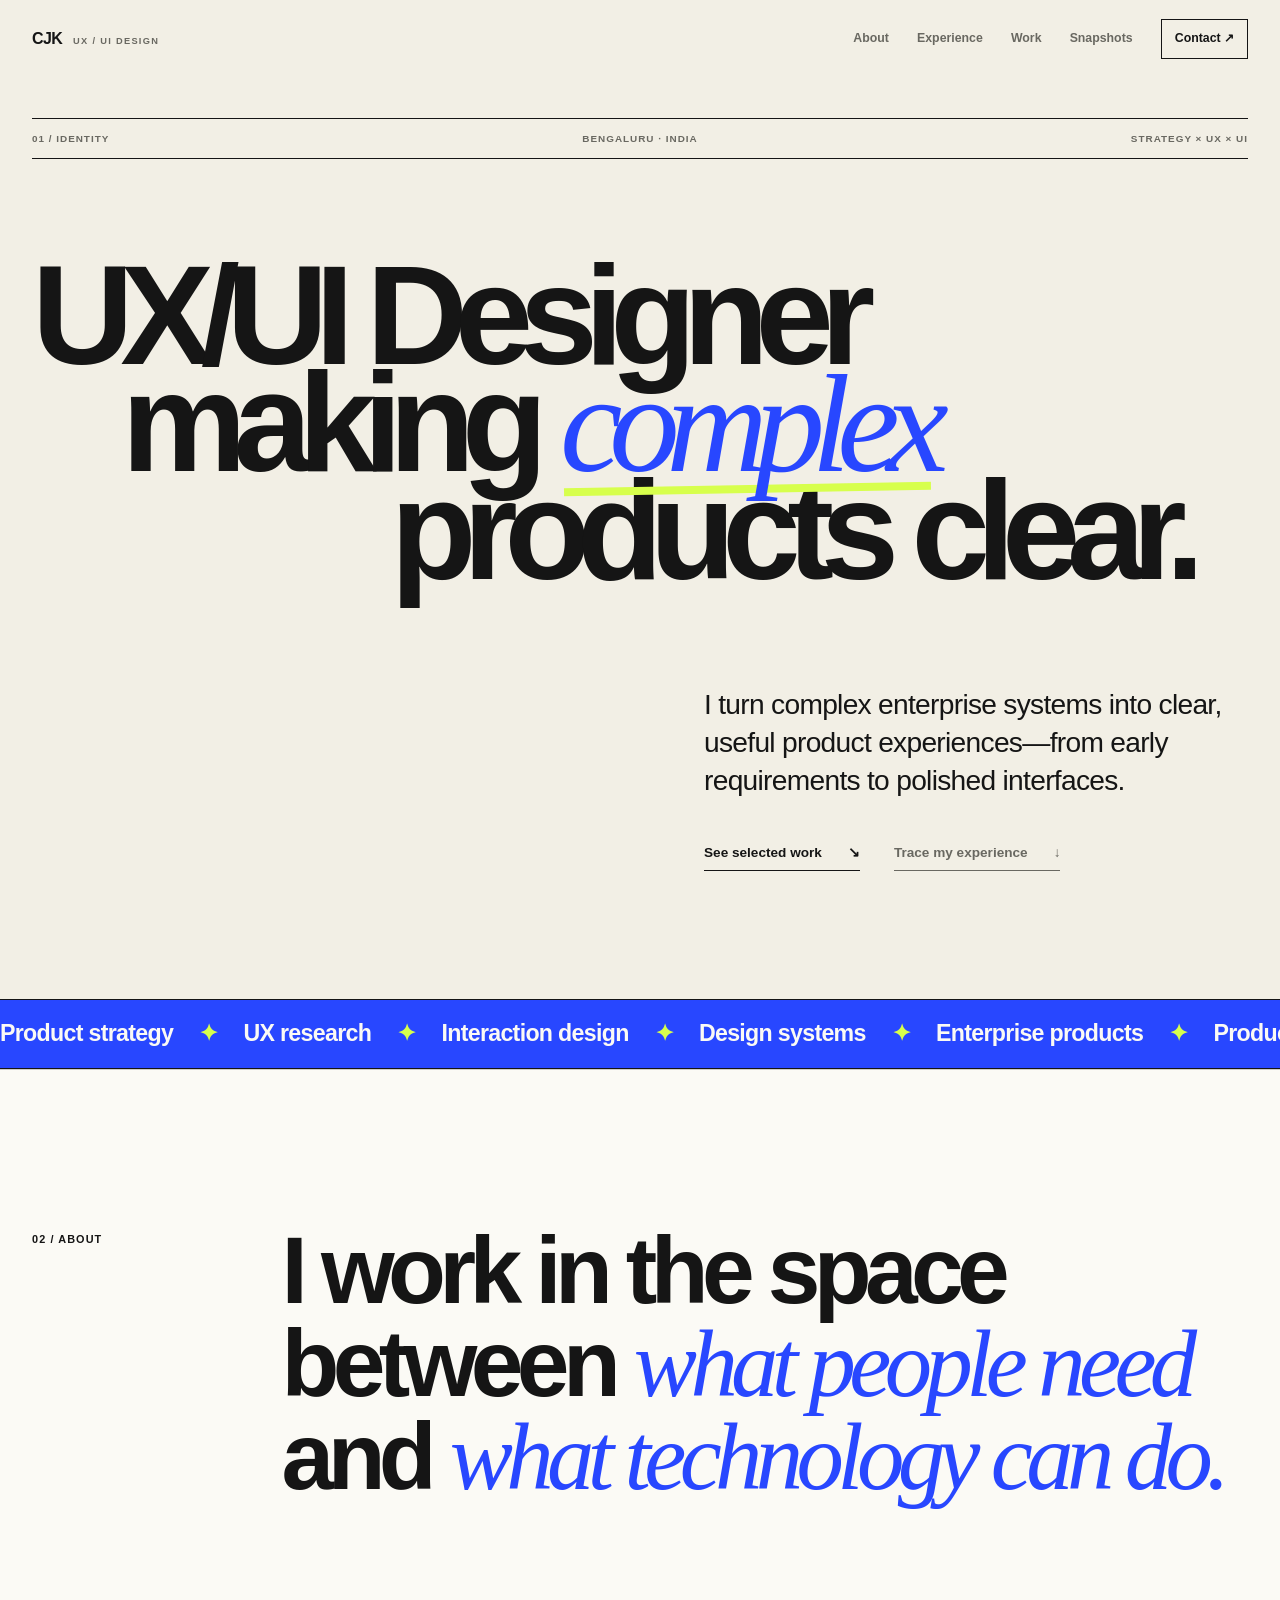
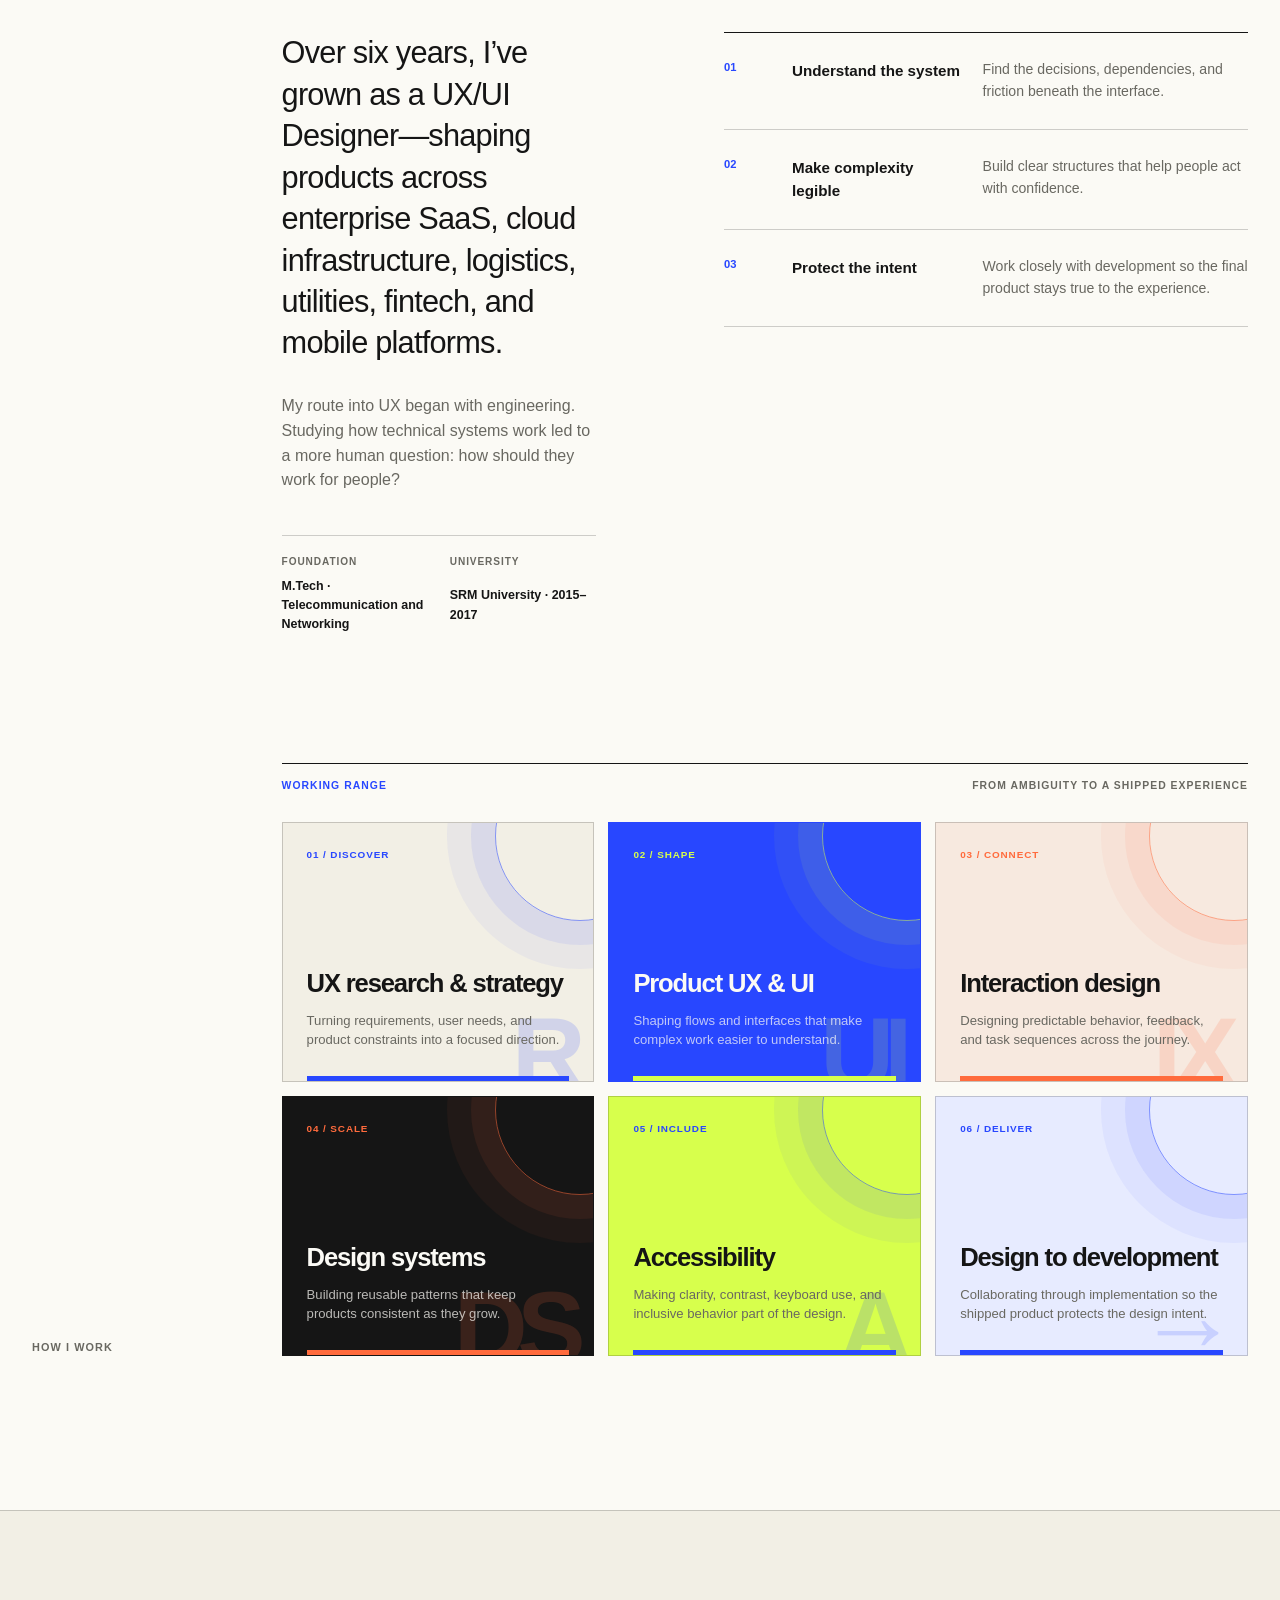
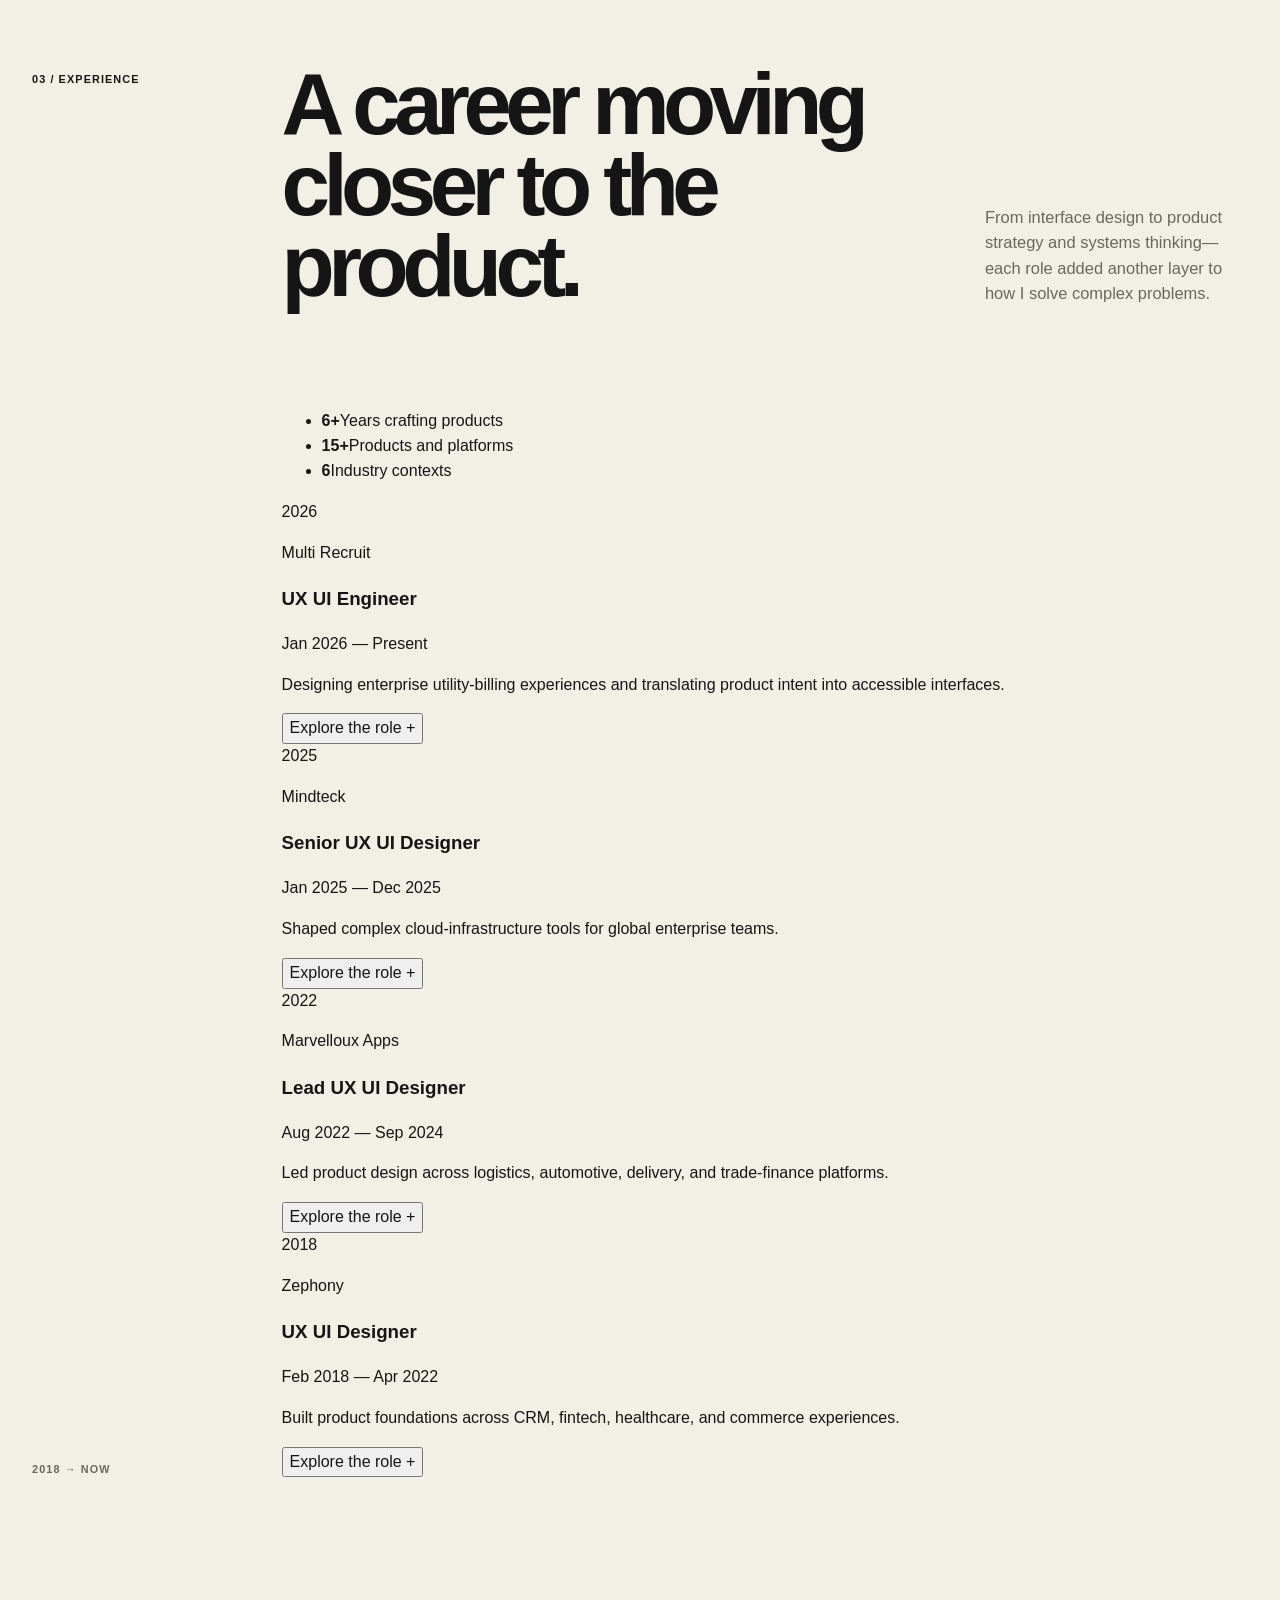
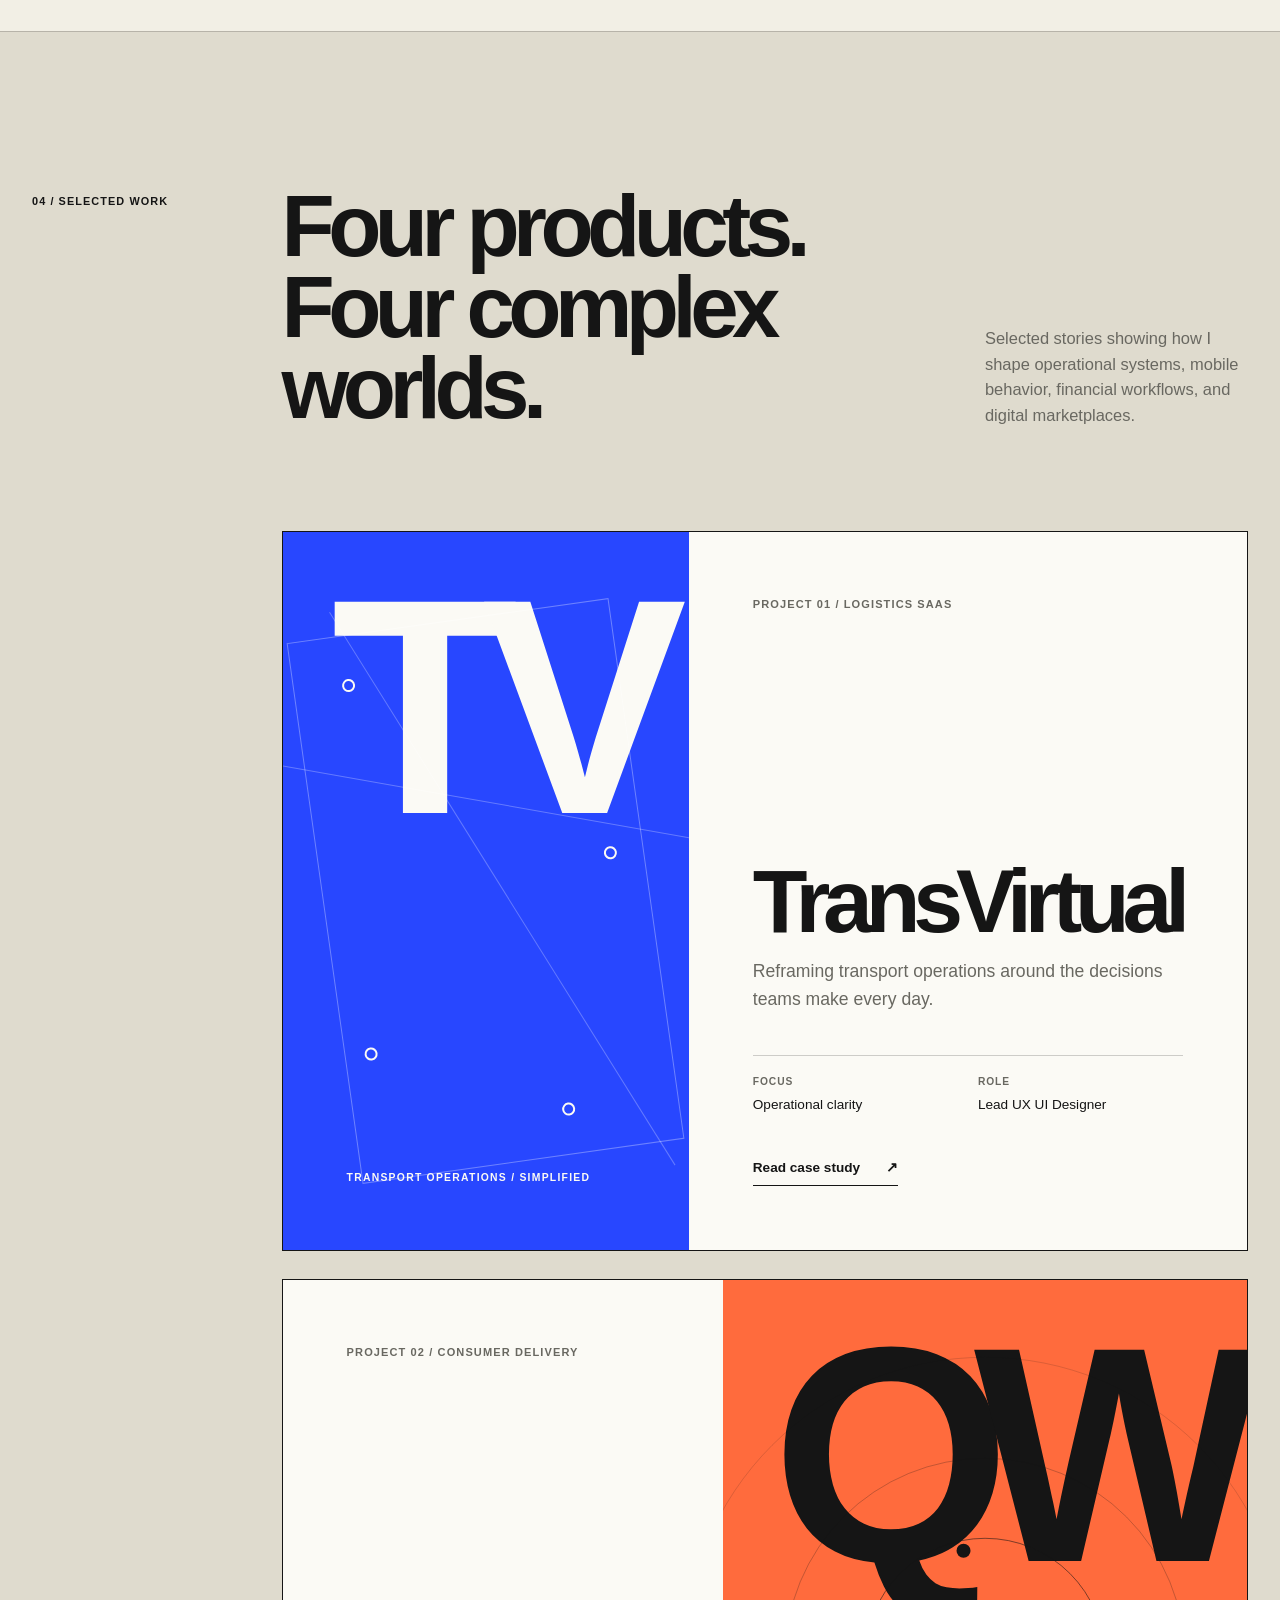
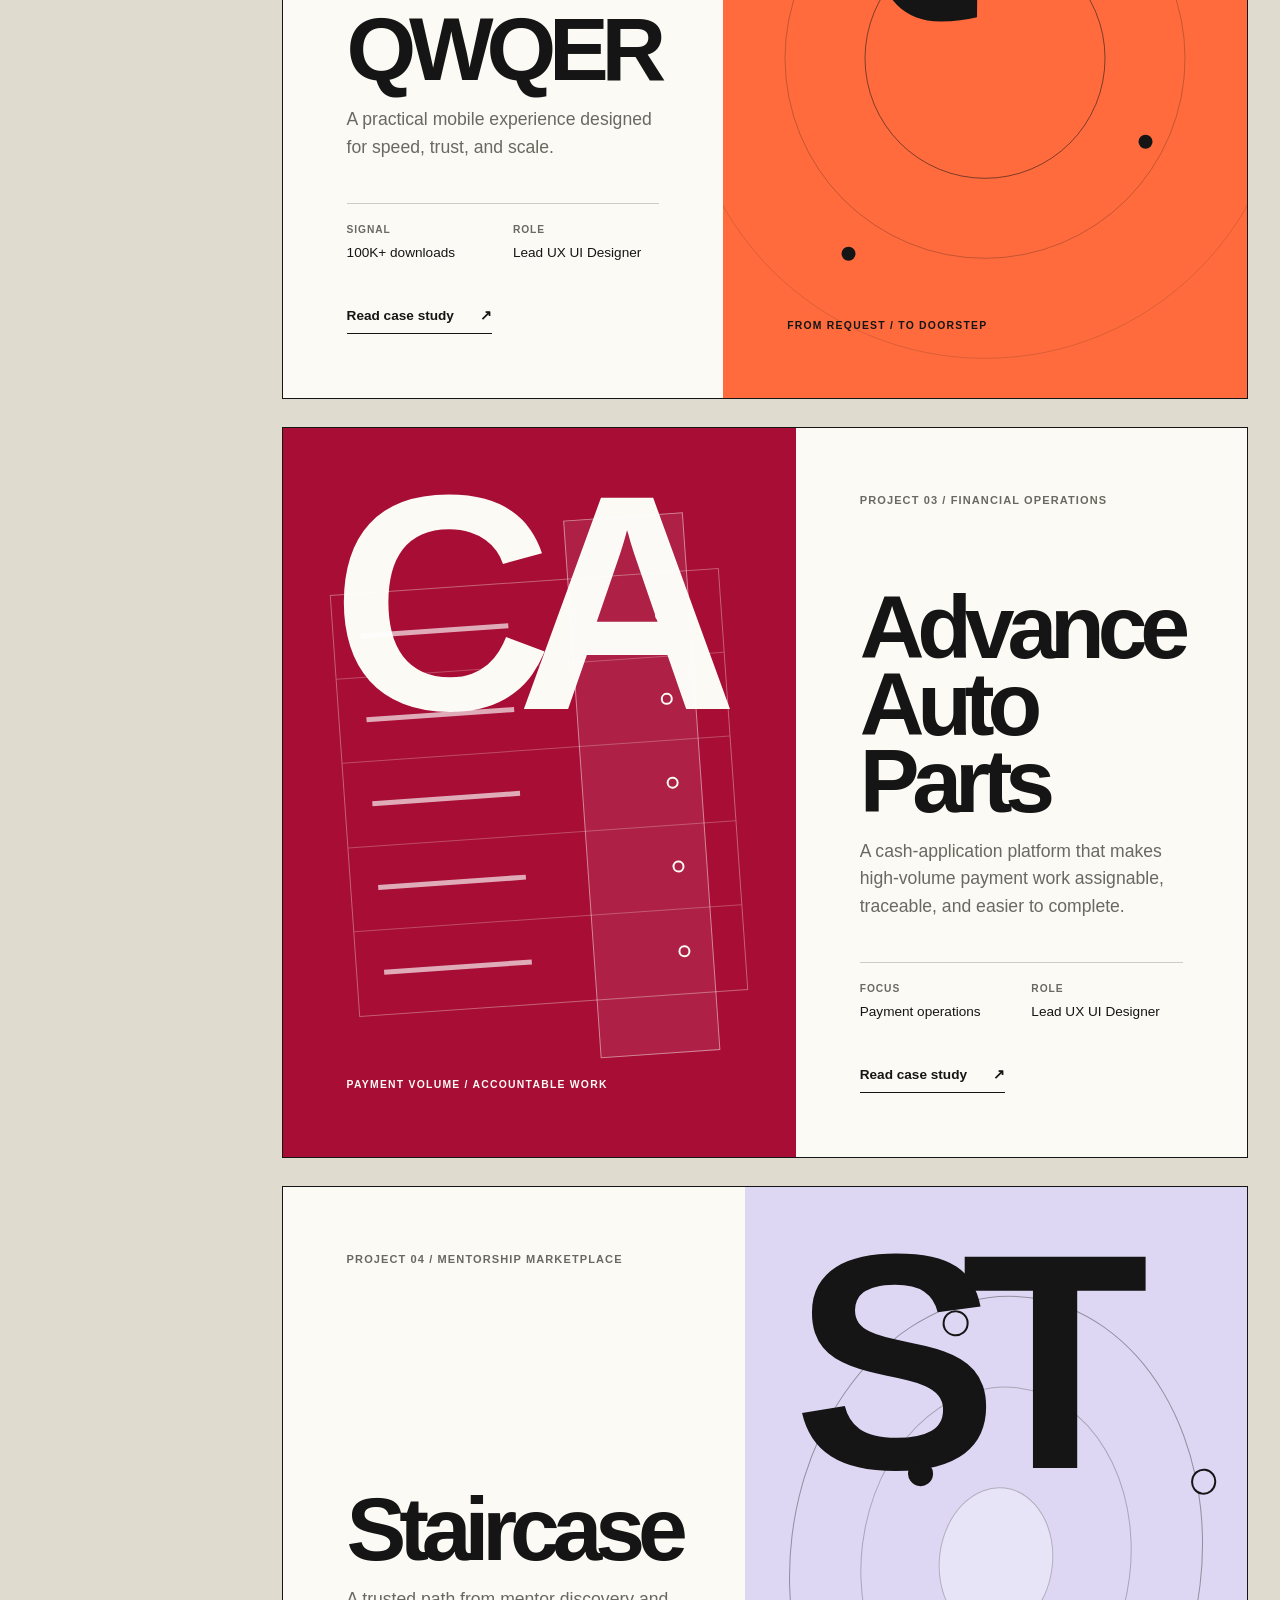
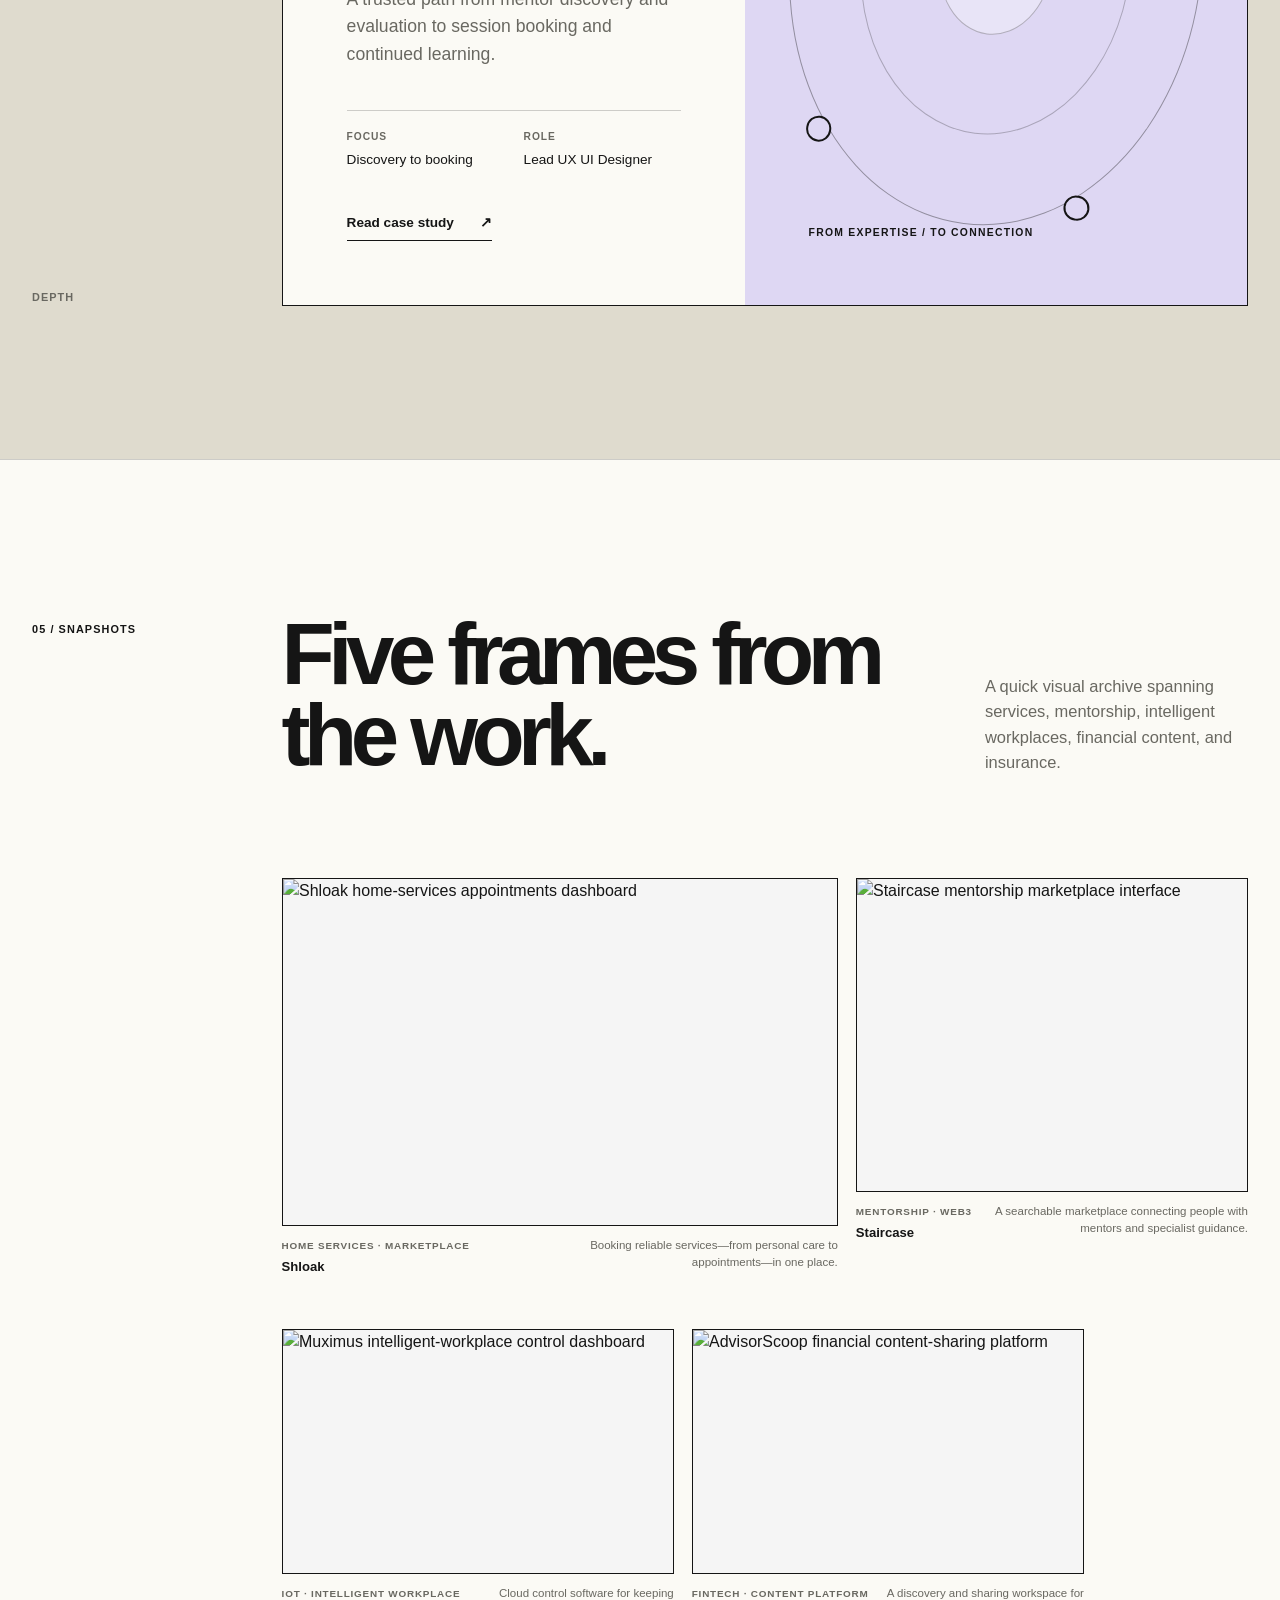
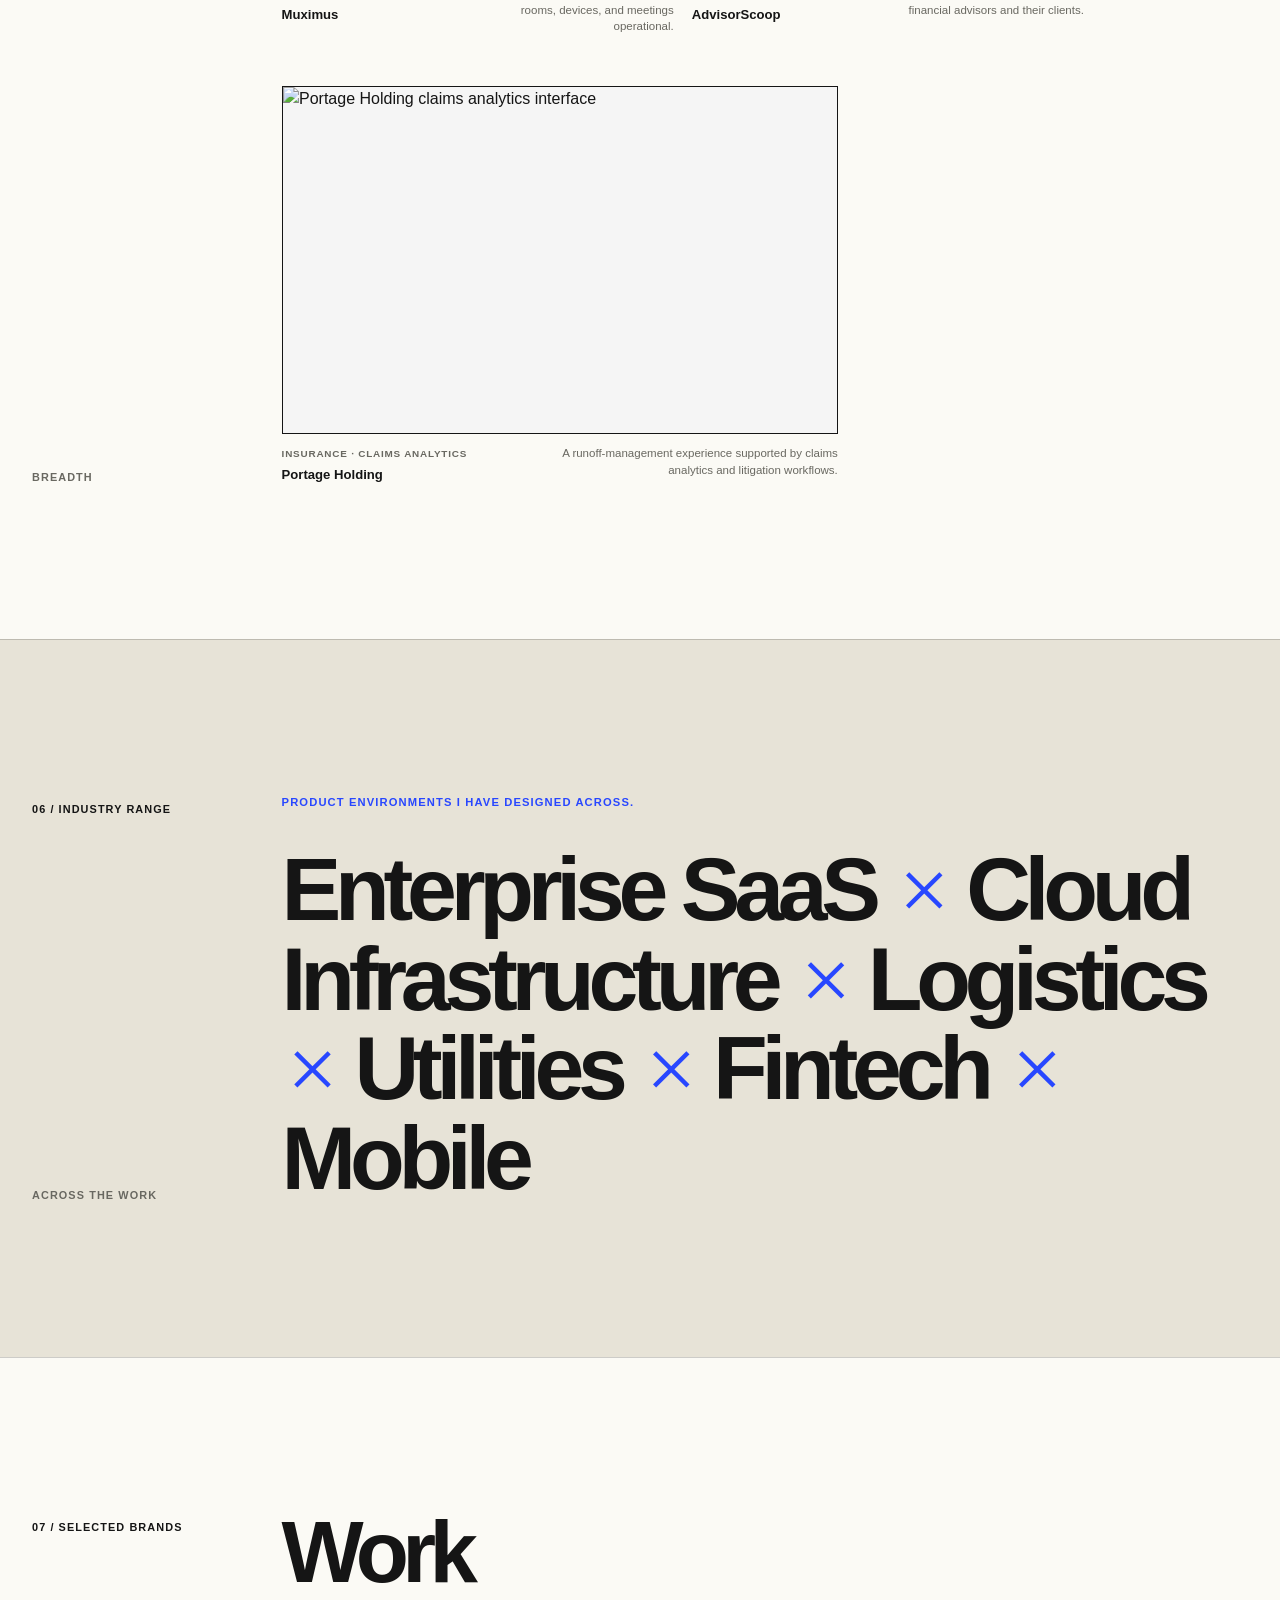
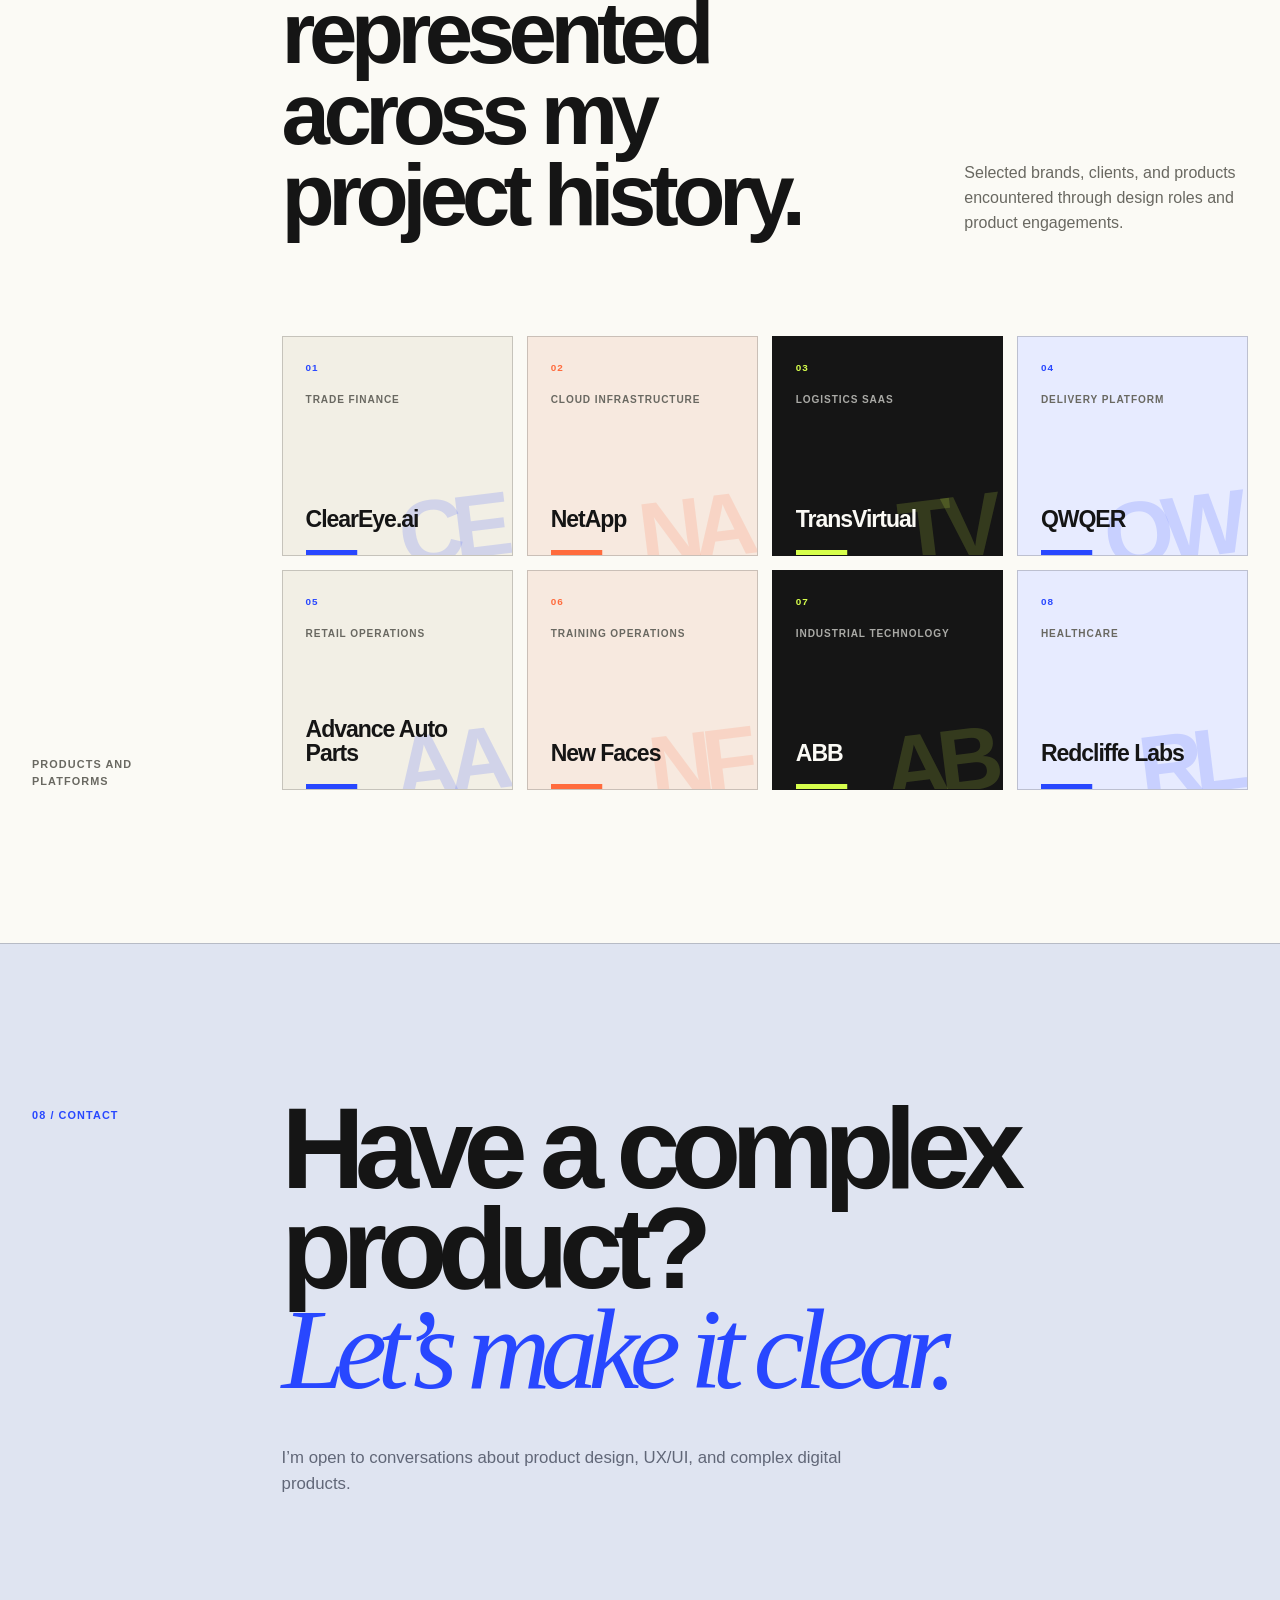
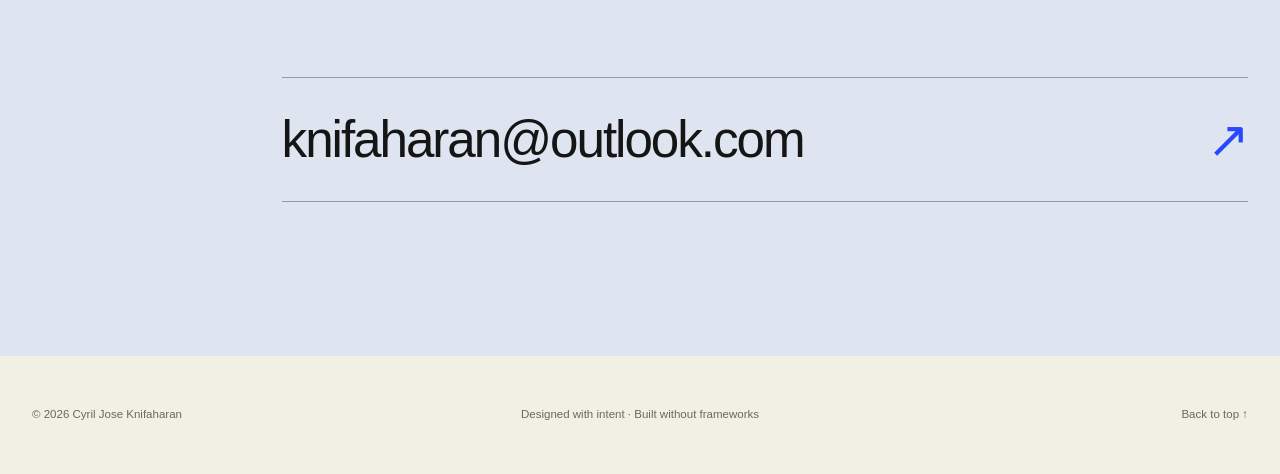
==== index.html @ e4841d72 "Add files via upload" ====
<!doctype html>
<html lang="en">
<head>
  <meta charset="utf-8">
  <meta name="viewport" content="width=device-width, initial-scale=1">
  <meta name="description" content="Cyril Jose Knifaharan is a UX/UI Designer turning complex enterprise systems into clear product experiences.">
  <meta name="theme-color" content="#f2efe5">
  <meta property="og:title" content="Cyril Jose Knifaharan — UX/UI Designer">
  <meta property="og:description" content="UX/UI Designer turning complex systems into clear product experiences.">
  <meta property="og:type" content="website">
  <meta property="og:image" content="assets/images/og-cyril.jpg">
  <meta property="og:image:width" content="1200">
  <meta property="og:image:height" content="630">
  <title>Cyril Jose Knifaharan — UX/UI Designer</title>
  <link rel="stylesheet" href="style.css">
  <link rel="stylesheet" href="css/hero.css">
  <link rel="stylesheet" href="css/experience.css">
  <link rel="stylesheet" href="css/snapshots.css">
</head>
<body>
  <a class="skip-link" href="#main">Skip to content</a>

  <header class="site-header" data-header>
    <nav class="nav shell" aria-label="Primary navigation">
      <a class="brand" href="#top" aria-label="Cyril Jose Knifaharan, home">
        <span>CJK</span><small>UX / UI DESIGN</small>
      </a>
      <button class="nav-toggle" type="button" aria-expanded="false" aria-controls="nav-links">
        <span class="sr-only">Open navigation</span>
        <span aria-hidden="true"></span><span aria-hidden="true"></span>
      </button>
      <div class="nav-links" id="nav-links">
        <a href="#about">About</a>
        <a href="#experience">Experience</a>
        <a href="#work">Work</a>
        <a href="#snapshots">Snapshots</a>
        <a class="nav-cta" href="#contact">Contact ↗</a>
      </div>
    </nav>
  </header>

  <main id="main">
    <section class="hero" id="top" aria-labelledby="hero-title" data-hero>
      <div class="hero-inner shell">
        <div class="hero-meta reveal">
          <span>01 / Identity</span>
          <span>Bengaluru · India</span>
          <span>Strategy × UX × UI</span>
        </div>

        <h1 id="hero-title" class="hero-title reveal">
          <span>UX/UI Designer</span>
          <span>making <em>complex</em></span>
          <span>products clear.</span>
        </h1>

        <div class="hero-bottom">
          <div class="hero-intro reveal">
            <p>I turn complex enterprise systems into clear, useful product experiences—from early requirements to polished interfaces.</p>
            <div class="hero-actions">
              <a class="arrow-link" href="#work">See selected work <span aria-hidden="true">↘</span></a>
              <a class="arrow-link quiet" href="#experience">Trace my experience <span aria-hidden="true">↓</span></a>
            </div>
          </div>
        </div>
      </div>

      <div class="capability-strip" aria-label="Capabilities">
        <div class="capability-track">
          <span>Product strategy</span><i>✦</i><span>UX research</span><i>✦</i><span>Interaction design</span><i>✦</i><span>Design systems</span><i>✦</i><span>Enterprise products</span><i>✦</i>
          <span aria-hidden="true">Product strategy</span><i aria-hidden="true">✦</i><span aria-hidden="true">UX research</span><i aria-hidden="true">✦</i><span aria-hidden="true">Interaction design</span><i aria-hidden="true">✦</i><span aria-hidden="true">Design systems</span><i aria-hidden="true">✦</i><span aria-hidden="true">Enterprise products</span><i aria-hidden="true">✦</i>
        </div>
      </div>
    </section>

    <section class="section about" id="about" aria-labelledby="about-title">
      <div class="shell section-grid">
        <header class="section-rail reveal">
          <p>02 / About</p>
          <span>How I work</span>
        </header>
        <div class="section-content">
          <h2 id="about-title" class="statement reveal">I work in the space between <em>what people need</em> and <em>what technology can do.</em></h2>
          <div class="about-grid reveal">
            <div class="about-origin"><p class="lead">Over six years, I’ve grown as a UX/UI Designer—shaping products across enterprise SaaS, cloud infrastructure, logistics, utilities, fintech, and mobile platforms.</p><p>My route into UX began with engineering. Studying how technical systems work led to a more human question: how should they work for people?</p><dl><div><dt>Foundation</dt><dd>M.Tech · Telecommunication and Networking</dd></div><div><dt>University</dt><dd>SRM University · 2015–2017</dd></div></dl></div>
            <div class="principles" aria-label="Working principles">
              <div><span>01</span><strong>Understand the system</strong><p>Find the decisions, dependencies, and friction beneath the interface.</p></div>
              <div><span>02</span><strong>Make complexity legible</strong><p>Build clear structures that help people act with confidence.</p></div>
              <div><span>03</span><strong>Protect the intent</strong><p>Work closely with development so the final product stays true to the experience.</p></div>
            </div>
          </div>
          <div class="capability-index reveal">
            <div class="capability-heading"><p>Working range</p><span>From ambiguity to a shipped experience</span></div>
            <ul class="capability-cards">
              <li><span>01 / Discover</span><strong>UX research & strategy</strong><p>Turning requirements, user needs, and product constraints into a focused direction.</p><i aria-hidden="true">R</i></li>
              <li><span>02 / Shape</span><strong>Product UX & UI</strong><p>Shaping flows and interfaces that make complex work easier to understand.</p><i aria-hidden="true">UI</i></li>
              <li><span>03 / Connect</span><strong>Interaction design</strong><p>Designing predictable behavior, feedback, and task sequences across the journey.</p><i aria-hidden="true">IX</i></li>
              <li><span>04 / Scale</span><strong>Design systems</strong><p>Building reusable patterns that keep products consistent as they grow.</p><i aria-hidden="true">DS</i></li>
              <li><span>05 / Include</span><strong>Accessibility</strong><p>Making clarity, contrast, keyboard use, and inclusive behavior part of the design.</p><i aria-hidden="true">A</i></li>
              <li><span>06 / Deliver</span><strong>Design to development</strong><p>Collaborating through implementation so the shipped product protects the design intent.</p><i aria-hidden="true">→</i></li>
            </ul>
          </div>
        </div>
      </div>
    </section>

    <section class="section experience" id="experience" aria-labelledby="experience-title">
      <div class="shell section-grid">
        <header class="section-rail reveal">
          <p>03 / Experience</p>
          <span>2018 → Now</span>
        </header>
        <div class="section-content">
          <div class="section-heading reveal">
            <h2 id="experience-title">A career moving closer to the product.</h2>
            <p>From interface design to product strategy and systems thinking—each role added another layer to how I solve complex problems.</p>
          </div>

          <ul class="career-facts reveal" aria-label="Career highlights">
            <li><strong>6+</strong><span>Years crafting products</span></li>
            <li><strong>15+</strong><span>Products and platforms</span></li>
            <li><strong>6</strong><span>Industry contexts</span></li>
          </ul>

          <div class="career-ledger" data-timeline>
            <div class="career-progress" aria-hidden="true"></div>

            <article class="career-row reveal" data-experience>
              <div class="career-year"><span>2026</span><i aria-hidden="true"></i></div>
              <div class="career-core">
                <div class="career-title"><div><p>Multi Recruit</p><h3>UX UI Engineer</h3></div><time>Jan 2026 — Present</time></div>
                <p class="career-summary">Designing enterprise utility-billing experiences and translating product intent into accessible interfaces.</p>
                <button class="details-toggle" type="button" aria-expanded="false" aria-controls="details-multi">Explore the role <span aria-hidden="true">+</span></button>
                <div class="details" id="details-multi" hidden>
                  <div class="detail-columns"><div><h4>Product focus</h4><p>Alakai Software · Utility Billing Platform</p></div><div><h4>Contribution</h4><p>Product UX, interaction design, prototypes, accessibility, and design-to-code collaboration.</p></div></div>
                  <ul class="tags" aria-label="Skills"><li>Enterprise UX</li><li>Figma</li><li>Accessibility</li><li>Front-end</li></ul>
                </div>
              </div>
            </article>

            <article class="career-row reveal" data-experience>
              <div class="career-year"><span>2025</span><i aria-hidden="true"></i></div>
              <div class="career-core">
                <div class="career-title"><div><p>Mindteck</p><h3>Senior UX UI Designer</h3></div><time>Jan 2025 — Dec 2025</time></div>
                <p class="career-summary">Shaped complex cloud-infrastructure tools for global enterprise teams.</p>
                <button class="details-toggle" type="button" aria-expanded="false" aria-controls="details-mindteck">Explore the role <span aria-hidden="true">+</span></button>
                <div class="details" id="details-mindteck" hidden>
                  <div class="project-list"><article><span>Enterprise cloud</span><h4>Google Cloud NetApp Volumes</h4><p>Designed workflows for file access logs, ransomware protection, and CMEK backups.</p></article><article><span>Cloud operations</span><h4>Azure ATOM</h4><p>Simplified infrastructure management through clearer workflows and system feedback.</p></article></div>
                  <ul class="tags" aria-label="Skills"><li>Cloud UX</li><li>Research</li><li>Design systems</li><li>Prototyping</li></ul>
                </div>
              </div>
            </article>

            <article class="career-row reveal" data-experience>
              <div class="career-year"><span>2022</span><i aria-hidden="true"></i></div>
              <div class="career-core">
                <div class="career-title"><div><p>Marvelloux Apps</p><h3>Lead UX UI Designer</h3></div><time>Aug 2022 — Sep 2024</time></div>
                <p class="career-summary">Led product design across logistics, automotive, delivery, and trade-finance platforms.</p>
                <button class="details-toggle" type="button" aria-expanded="false" aria-controls="details-marvelloux">Explore the role <span aria-hidden="true">+</span></button>
                <div class="details" id="details-marvelloux" hidden>
                  <div class="project-list"><article><span>Logistics SaaS</span><h4>TransVirtual</h4><p>Improved operational workflows for transport and delivery teams.</p><a href="pages/transvirtual.html">Read case study →</a></article><article><span>Delivery platform</span><h4>QWQER</h4><p>Designed a mobile delivery experience that reached 100K+ downloads.</p><a href="pages/qwqer.html">Read case study →</a></article></div>
                  <ul class="tags" aria-label="Skills"><li>Design leadership</li><li>Logistics</li><li>Mobile</li><li>Fintech</li></ul>
                </div>
              </div>
            </article>

            <article class="career-row reveal" data-experience>
              <div class="career-year"><span>2018</span><i aria-hidden="true"></i></div>
              <div class="career-core">
                <div class="career-title"><div><p>Zephony</p><h3>UX UI Designer</h3></div><time>Feb 2018 — Apr 2022</time></div>
                <p class="career-summary">Built product foundations across CRM, fintech, healthcare, and commerce experiences.</p>
                <button class="details-toggle" type="button" aria-expanded="false" aria-controls="details-zephony">Explore the role <span aria-hidden="true">+</span></button>
                <div class="details" id="details-zephony" hidden>
                  <div class="detail-columns"><div><h4>Products</h4><p>New Faces CRM, Cashphase, Alibalance, and Oswal.</p></div><div><h4>Foundation</h4><p>Research, information architecture, interface design, and usability testing.</p></div></div>
                  <ul class="tags" aria-label="Skills"><li>UX research</li><li>Information architecture</li><li>UI design</li><li>Usability</li></ul>
                </div>
              </div>
            </article>
          </div>
        </div>
      </div>
    </section>

    <section class="section work" id="work" aria-labelledby="work-title">
      <div class="shell section-grid">
        <header class="section-rail reveal"><p>04 / Selected work</p><span>Depth</span></header>
        <div class="section-content">
          <div class="section-heading reveal"><h2 id="work-title">Four products.<br>Four complex worlds.</h2><p>Selected stories showing how I shape operational systems, mobile behavior, financial workflows, and digital marketplaces.</p></div>

          <div class="featured-work">
            <article class="feature feature-transvirtual reveal">
              <div class="feature-visual" aria-hidden="true"><span class="feature-code">TV</span><div class="route-map"><i></i><i></i><i></i><i></i></div><small>Transport operations / simplified</small></div>
              <div class="feature-copy"><p class="project-number">Project 01 / Logistics SaaS</p><h3>TransVirtual</h3><p>Reframing transport operations around the decisions teams make every day.</p><dl><div><dt>Focus</dt><dd>Operational clarity</dd></div><div><dt>Role</dt><dd>Lead UX UI Designer</dd></div></dl><a class="arrow-link" href="pages/transvirtual.html">Read case study <span aria-hidden="true">↗</span></a></div>
            </article>

            <article class="feature feature-qwqer reveal">
              <div class="feature-copy"><p class="project-number">Project 02 / Consumer delivery</p><h3>QWQER</h3><p>A practical mobile experience designed for speed, trust, and scale.</p><dl><div><dt>Signal</dt><dd>100K+ downloads</dd></div><div><dt>Role</dt><dd>Lead UX UI Designer</dd></div></dl><a class="arrow-link" href="pages/qwqer.html">Read case study <span aria-hidden="true">↗</span></a></div>
              <div class="feature-visual" aria-hidden="true"><span class="feature-code">QW</span><div class="delivery-pulse"><i></i><i></i><i></i></div><small>From request / to doorstep</small></div>
            </article>

            <article class="feature feature-advance reveal">
              <div class="feature-visual" aria-hidden="true"><span class="feature-code">CA</span><div class="cash-ledger"><i></i><i></i><i></i><i></i><i></i></div><small>Payment volume / accountable work</small></div>
              <div class="feature-copy"><p class="project-number">Project 03 / Financial operations</p><h3>Advance Auto Parts</h3><p>A cash-application platform that makes high-volume payment work assignable, traceable, and easier to complete.</p><dl><div><dt>Focus</dt><dd>Payment operations</dd></div><div><dt>Role</dt><dd>Lead UX UI Designer</dd></div></dl><a class="arrow-link" href="pages/advance-auto-parts.html">Read case study <span aria-hidden="true">↗</span></a></div>
            </article>

            <article class="feature feature-staircase reveal">
              <div class="feature-copy"><p class="project-number">Project 04 / Mentorship marketplace</p><h3>Staircase</h3><p>A trusted path from mentor discovery and evaluation to session booking and continued learning.</p><dl><div><dt>Focus</dt><dd>Discovery to booking</dd></div><div><dt>Role</dt><dd>Lead UX UI Designer</dd></div></dl><a class="arrow-link" href="pages/staircase.html">Read case study <span aria-hidden="true">↗</span></a></div>
              <div class="feature-visual" aria-hidden="true"><span class="feature-code">ST</span><div class="mentor-network"><i></i><i></i><i></i><i></i><i></i></div><small>From expertise / to connection</small></div>
            </article>
          </div>
        </div>
      </div>
    </section>

    <section class="section snapshots" id="snapshots" aria-labelledby="snapshots-title">
      <div class="shell section-grid">
        <header class="section-rail reveal"><p>05 / Snapshots</p><span>Breadth</span></header>
        <div class="section-content">
          <div class="section-heading snapshot-heading reveal"><h2 id="snapshots-title">Five frames from the work.</h2><p>A quick visual archive spanning services, mentorship, intelligent workplaces, financial content, and insurance.</p></div>

          <div class="snapshot-grid">
            <figure class="snapshot snapshot-wide reveal">
              <div class="snapshot-media">
                <img src="assets/images/snapshots/shloak.webp" alt="Shloak home-services appointments dashboard" loading="lazy">
              </div>
              <figcaption><div><span>Home services · Marketplace</span><strong>Shloak</strong></div><p>Booking reliable services—from personal care to appointments—in one place.</p></figcaption>
            </figure>

            <figure class="snapshot snapshot-tall reveal">
              <div class="snapshot-media">
                <img src="assets/images/snapshots/staircase.webp" alt="Staircase mentorship marketplace interface" loading="lazy">
              </div>
              <figcaption><div><span>Mentorship · Web3</span><strong>Staircase</strong></div><p>A searchable marketplace connecting people with mentors and specialist guidance.</p></figcaption>
            </figure>

            <figure class="snapshot reveal">
              <div class="snapshot-media">
                <img src="assets/images/snapshots/muximus.webp" alt="Muximus intelligent-workplace control dashboard" loading="lazy">
              </div>
              <figcaption><div><span>IoT · Intelligent workplace</span><strong>Muximus</strong></div><p>Cloud control software for keeping rooms, devices, and meetings operational.</p></figcaption>
            </figure>

            <figure class="snapshot reveal">
              <div class="snapshot-media">
                <img src="assets/images/snapshots/advisorscoop.webp" alt="AdvisorScoop financial content-sharing platform" loading="lazy">
              </div>
              <figcaption><div><span>Fintech · Content platform</span><strong>AdvisorScoop</strong></div><p>A discovery and sharing workspace for financial advisors and their clients.</p></figcaption>
            </figure>

            <figure class="snapshot snapshot-wide reveal">
              <div class="snapshot-media">
                <img src="assets/images/snapshots/portage-holding.webp" alt="Portage Holding claims analytics interface" loading="lazy">
              </div>
              <figcaption><div><span>Insurance · Claims analytics</span><strong>Portage Holding</strong></div><p>A runoff-management experience supported by claims analytics and litigation workflows.</p></figcaption>
            </figure>
          </div>
        </div>
      </div>
    </section>

    <section class="section contexts" aria-labelledby="contexts-title">
      <div class="shell section-grid">
        <header class="section-rail reveal"><p>06 / Industry range</p><span>Across the work</span></header>
        <div class="section-content reveal">
          <p class="context-intro">Product environments I have designed across.</p>
          <h2 id="contexts-title" class="context-title">Enterprise SaaS <i>×</i> Cloud Infrastructure <i>×</i> Logistics <i>×</i> Utilities <i>×</i> Fintech <i>×</i> Mobile</h2>
        </div>
      </div>
    </section>

    <section class="section brands" aria-labelledby="brands-title">
      <div class="shell section-grid">
        <header class="section-rail reveal"><p>07 / Selected brands</p><span>Products and platforms</span></header>
        <div class="section-content reveal">
          <div class="brands-intro"><h2 id="brands-title">Work represented across my project history.</h2><p>Selected brands, clients, and products encountered through design roles and product engagements.</p></div>
          <ul class="brand-list" aria-label="Selected brands and products">
            <li><span>Trade finance</span><strong>ClearEye.ai</strong><i aria-hidden="true">CE</i></li>
            <li><span>Cloud infrastructure</span><strong>NetApp</strong><i aria-hidden="true">NA</i></li>
            <li><span>Logistics SaaS</span><strong>TransVirtual</strong><i aria-hidden="true">TV</i></li>
            <li><span>Delivery platform</span><strong>QWQER</strong><i aria-hidden="true">QW</i></li>
            <li><span>Retail operations</span><strong>Advance Auto Parts</strong><i aria-hidden="true">AA</i></li>
            <li><span>Training operations</span><strong>New Faces</strong><i aria-hidden="true">NF</i></li>
            <li><span>Industrial technology</span><strong>ABB</strong><i aria-hidden="true">AB</i></li>
            <li><span>Healthcare</span><strong>Redcliffe Labs</strong><i aria-hidden="true">RL</i></li>
          </ul>
        </div>
      </div>
    </section>

    <section class="section contact" id="contact" aria-labelledby="contact-title">
      <div class="shell contact-grid">
        <p class="contact-index reveal">08 / Contact</p>
        <div class="reveal"><h2 id="contact-title">Have a complex product?<br><em>Let’s make it clear.</em></h2><p>I’m open to conversations about product design, UX/UI, and complex digital products.</p></div>
        <a class="contact-link reveal" href="mailto:knifaharan@outlook.com">knifaharan@outlook.com <span aria-hidden="true">↗</span></a>
      </div>
    </section>
  </main>

  <footer class="footer shell"><p>© <span data-year></span> Cyril Jose Knifaharan</p><p>Designed with intent · Built without frameworks</p><a href="#top">Back to top ↑</a></footer>

  <script src="script.js" defer></script>
</body>
</html>
---- style.css ----
:root {
  --paper: #f2efe5;
  --paper-deep: #dfdbce;
  --ink: #151515;
  --muted: #696861;
  --line: rgba(21, 21, 21, 0.2);
  --blue: #2847ff;
  --acid: #d7ff4c;
  --orange: #ff6b3d;
  --white: #fbfaf5;
  --max: 1380px;
  --sans: "Helvetica Neue", Helvetica, Arial, sans-serif;
  --serif: "Iowan Old Style", "Baskerville", "Times New Roman", serif;
}

*, *::before, *::after { box-sizing: border-box; }
html { scroll-behavior: smooth; scroll-padding-top: 82px; }
body {
  margin: 0;
  overflow-x: hidden;
  background: var(--paper);
  color: var(--ink);
  font-family: var(--sans);
  font-size: 16px;
  line-height: 1.55;
  -webkit-font-smoothing: antialiased;
}
body::before {
  content: "";
  position: fixed;
  inset: 0;
  z-index: -1;
  pointer-events: none;
  background-image: linear-gradient(rgba(21, 21, 21, 0.025) 1px, transparent 1px), linear-gradient(90deg, rgba(21, 21, 21, 0.025) 1px, transparent 1px);
  background-size: 32px 32px;
}
body.nav-open { overflow: hidden; }
a { color: inherit; }
button { color: inherit; font: inherit; }
img { display: block; max-width: 100%; }
.shell { width: min(calc(100% - 64px), var(--max)); margin-inline: auto; }
.sr-only { position: absolute; width: 1px; height: 1px; padding: 0; margin: -1px; overflow: hidden; clip: rect(0, 0, 0, 0); white-space: nowrap; border: 0; }
.skip-link { position: fixed; z-index: 100; top: 12px; left: 12px; padding: 10px 14px; background: var(--ink); color: var(--white); transform: translateY(-160%); }
.skip-link:focus { transform: none; }

.site-header { position: fixed; inset: 0 0 auto; z-index: 30; border-bottom: 1px solid transparent; transition: background 0.25s, border-color 0.25s; }
.site-header.scrolled { background: rgba(242, 239, 229, 0.9); border-color: var(--line); backdrop-filter: blur(18px); }
.nav { height: 78px; display: flex; align-items: center; justify-content: space-between; }
.brand { display: flex; align-items: baseline; gap: 11px; text-decoration: none; }
.brand > span { font-size: 1rem; font-weight: 900; letter-spacing: -0.04em; }
.brand small { color: var(--muted); font-size: 0.58rem; font-weight: 700; letter-spacing: 0.14em; }
.nav-links { display: flex; align-items: center; gap: clamp(18px, 2.2vw, 34px); }
.nav-links a { position: relative; color: var(--muted); font-size: 0.77rem; font-weight: 650; text-decoration: none; }
.nav-links a::after { content: ""; position: absolute; right: 0; bottom: -6px; left: 0; height: 1px; background: currentColor; transform: scaleX(0); transform-origin: right; transition: transform 0.25s; }
.nav-links a:hover::after, .nav-links a:focus-visible::after { transform: scaleX(1); transform-origin: left; }
.nav-links .nav-cta { padding: 9px 13px; border: 1px solid var(--ink); color: var(--ink); }
.nav-links .nav-cta::after { display: none; }
.nav-toggle { display: none; padding: 9px; border: 0; background: none; }

.section { padding-block: clamp(100px, 12vw, 180px); border-top: 1px solid var(--line); }
.section-grid { display: grid; grid-template-columns: 160px minmax(0, 1fr); gap: clamp(42px, 7vw, 110px); }
.section-rail { display: flex; flex-direction: column; justify-content: space-between; min-height: 94px; padding-top: 7px; }
.section-rail p, .section-rail span { margin: 0; font-size: 0.68rem; font-weight: 750; letter-spacing: 0.1em; text-transform: uppercase; }
.section-rail span { color: var(--muted); }
.section-content { min-width: 0; }
.section-heading { display: grid; grid-template-columns: minmax(0, 1.4fr) minmax(260px, 0.6fr); gap: clamp(34px, 7vw, 90px); align-items: end; margin-bottom: clamp(60px, 8vw, 110px); }
.section-heading h2 { margin: 0; max-width: 840px; font-size: clamp(3rem, 6.8vw, 7rem); font-weight: 630; line-height: 0.93; letter-spacing: -0.075em; }
.section-heading > p { margin: 0; color: var(--muted); font-size: 1.03rem; }
.statement { margin: 0 0 clamp(70px, 10vw, 140px); max-width: 1150px; font-size: clamp(3rem, 7.4vw, 7.7rem); font-weight: 580; line-height: 0.98; letter-spacing: -0.07em; }
.statement em, .contact h2 em { color: var(--blue); font-family: var(--serif); font-weight: 400; }
.arrow-link { display: inline-flex; align-items: center; justify-content: space-between; gap: 26px; padding-bottom: 7px; border-bottom: 1px solid currentColor; font-size: 0.85rem; font-weight: 700; text-decoration: none; }
.arrow-link span { transition: transform 0.2s; }
.arrow-link:hover span { transform: translate(3px, -3px); }
.arrow-link.quiet { color: var(--muted); }

.about { background: var(--white); }
.about-grid { display: grid; grid-template-columns: minmax(280px, 0.75fr) minmax(0, 1.25fr); gap: clamp(60px, 10vw, 150px); align-items: start; }
.about-origin > .lead { margin: 0; font-size: clamp(1.35rem, 2.4vw, 2rem); line-height: 1.35; letter-spacing: -0.025em; }
.about-origin > p:not(.lead) { margin: 30px 0; color: var(--muted); }
.about-origin dl { margin: 42px 0 0; padding-top: 18px; display: grid; grid-template-columns: repeat(2,1fr); gap: 22px; border-top: 1px solid var(--line); }
.about-origin dl div { display: grid; gap: 7px; }
.about-origin dt { color: var(--muted); font-size: 0.63rem; font-weight: 800; letter-spacing: 0.09em; text-transform: uppercase; }
.about-origin dd { margin: 0; font-size: 0.78rem; font-weight: 650; }
.principles { border-top: 1px solid var(--ink); }
.principles > div { display: grid; grid-template-columns: 50px minmax(160px, 0.65fr) 1fr; gap: 18px; padding: 26px 0; border-bottom: 1px solid var(--line); align-items: start; }
.principles span { color: var(--blue); font-size: 0.7rem; font-weight: 800; }
.principles strong { font-size: 0.95rem; }
.principles p { margin: 0; color: var(--muted); font-size: 0.88rem; }
.capability-index { margin-top: clamp(75px,10vw,135px); }
.capability-heading { margin-bottom: 28px; padding-top: 14px; display: flex; justify-content: space-between; gap: 24px; border-top: 1px solid var(--ink); }
.capability-heading p, .capability-heading span { margin: 0; font-size: 0.65rem; font-weight: 800; letter-spacing: 0.1em; text-transform: uppercase; }
.capability-heading p { color: var(--blue); }
.capability-heading span { color: var(--muted); }
.capability-cards { display: grid; grid-template-columns: repeat(3,1fr); gap: 14px; list-style: none; margin: 0; padding: 0; }
.capability-cards li { --card-accent: var(--blue); position: relative; isolation: isolate; min-height: 260px; overflow: hidden; padding: 24px; display: flex; flex-direction: column; border: 1px solid var(--line); background: var(--paper); transition: border-color 0.3s ease, transform 0.35s cubic-bezier(0.2,0.8,0.2,1), box-shadow 0.35s ease; }
.capability-cards li::before { content: ""; position: absolute; z-index: -1; top: -72px; right: -72px; width: 170px; height: 170px; border: 1px solid color-mix(in srgb, var(--card-accent) 55%, transparent); border-radius: 50%; box-shadow: 0 0 0 24px color-mix(in srgb, var(--card-accent) 8%, transparent), 0 0 0 48px color-mix(in srgb, var(--card-accent) 5%, transparent); transition: transform 0.45s cubic-bezier(0.2,0.8,0.2,1); }
.capability-cards li::after { content: ""; position: absolute; inset: auto 24px 0; height: 5px; background: var(--card-accent); transform-origin: left; transition: transform 0.35s ease; }
.capability-cards li:nth-child(2) { --card-accent: var(--acid); background: var(--blue); color: var(--white); border-color: var(--blue); }
.capability-cards li:nth-child(3) { --card-accent: var(--orange); background: #f7e9df; }
.capability-cards li:nth-child(4) { --card-accent: var(--orange); background: var(--ink); color: var(--white); border-color: var(--ink); }
.capability-cards li:nth-child(5) { --card-accent: var(--blue); background: var(--acid); }
.capability-cards li:nth-child(6) { --card-accent: var(--blue); background: #e7ebff; }
.capability-cards li > span { position: relative; z-index: 2; color: var(--card-accent); font-size: 0.62rem; font-weight: 850; letter-spacing: 0.09em; text-transform: uppercase; }
.capability-cards li:nth-child(5) > span { color: var(--blue); }
.capability-cards strong { position: relative; z-index: 2; margin-top: auto; max-width: 270px; font-size: clamp(1.25rem,2vw,1.7rem); line-height: 1.05; letter-spacing: -0.045em; }
.capability-cards p { position: relative; z-index: 2; max-width: 320px; margin: 14px 0 8px; color: var(--muted); font-size: 0.82rem; line-height: 1.45; }
.capability-cards li:nth-child(2) p, .capability-cards li:nth-child(4) p { color: rgba(251,250,245,0.72); }
.capability-cards i { position: absolute; z-index: -1; right: 18px; bottom: -24px; color: color-mix(in srgb, var(--card-accent) 16%, transparent); font-size: clamp(5rem,8vw,8.5rem); font-style: normal; font-weight: 900; line-height: 1; letter-spacing: -0.1em; transition: transform 0.45s cubic-bezier(0.2,0.8,0.2,1); }
.capability-cards li:hover { z-index: 2; border-color: var(--card-accent); transform: translateY(-7px) rotate(-0.35deg); box-shadow: 0 20px 36px rgba(21,21,21,0.1); }
.capability-cards li:nth-child(even):hover { transform: translateY(-7px) rotate(0.35deg); }
.capability-cards li:hover::before { transform: scale(1.12) translate(-5px,5px); }
.capability-cards li:hover i { transform: translate(-7px,-6px) rotate(-5deg); }

.work { background: var(--paper-deep); }
.featured-work { display: grid; gap: 28px; }
.feature { min-height: min(720px, 72vw); display: grid; grid-template-columns: 1.2fr 0.8fr; border: 1px solid var(--ink); }
.feature-copy { display: flex; flex-direction: column; justify-content: flex-end; padding: clamp(28px, 5vw, 70px); background: var(--white); }
.feature-copy .project-number { margin: 0 0 auto; color: var(--muted); font-size: 0.69rem; font-weight: 750; letter-spacing: 0.1em; text-transform: uppercase; }
.feature-copy h3 { margin: 80px 0 18px; font-size: clamp(3rem, 7vw, 7.4rem); font-weight: 680; line-height: 0.86; letter-spacing: -0.08em; }
.feature-copy > p:not(.project-number) { max-width: 470px; margin: 0; color: var(--muted); font-size: 1.1rem; }
.feature-copy dl { display: grid; grid-template-columns: repeat(2, 1fr); gap: 20px; margin: 42px 0; padding-top: 18px; border-top: 1px solid var(--line); }
.feature-copy dl div { display: grid; gap: 4px; }
.feature-copy dt { color: var(--muted); font-size: 0.64rem; font-weight: 700; letter-spacing: 0.09em; text-transform: uppercase; }
.feature-copy dd { margin: 0; font-size: 0.85rem; }
.feature-copy .arrow-link { align-self: flex-start; }
.feature-visual { position: relative; min-height: 540px; overflow: hidden; padding: clamp(28px, 5vw, 68px); display: flex; flex-direction: column; justify-content: space-between; }
.feature-transvirtual .feature-visual { background: var(--blue); color: var(--white); }
.feature-qwqer, .feature-staircase { grid-template-columns: 0.8fr 1.2fr; }
.feature-qwqer .feature-visual { background: var(--orange); color: var(--ink); }
.feature-advance .feature-visual { background: #a70d35; color: var(--white); }
.feature-staircase .feature-visual { background: #ded7f3; color: var(--ink); }
.feature-code { font-size: clamp(9rem, 24vw, 25rem); font-weight: 900; line-height: 0.72; letter-spacing: -0.12em; transform: translateX(-0.05em); }
.feature-visual small { position: relative; z-index: 2; font-size: 0.65rem; font-weight: 800; letter-spacing: 0.12em; text-transform: uppercase; }
.route-map { position: absolute; inset: 12% 10%; border: 1px solid rgba(255,255,255,0.32); transform: rotate(-8deg); }
.route-map::before, .route-map::after { content: ""; position: absolute; background: rgba(255,255,255,0.28); }
.route-map::before { top: 33%; right: -20%; left: -20%; height: 1px; transform: rotate(18deg); }
.route-map::after { top: -10%; bottom: -10%; left: 55%; width: 1px; transform: rotate(-24deg); }
.route-map i { position: absolute; width: 13px; height: 13px; border: 2px solid var(--white); background: var(--blue); border-radius: 50%; }
.route-map i:nth-child(1) { top: 8%; left: 15%; }.route-map i:nth-child(2) { top: 45%; right: 8%; }.route-map i:nth-child(3) { right: 32%; bottom: 7%; }.route-map i:nth-child(4) { bottom: 22%; left: 6%; }
.delivery-pulse { position: absolute; width: 46%; aspect-ratio: 1; top: 50%; left: 50%; transform: translate(-50%, -42%); border: 1px solid rgba(21,21,21,0.55); border-radius: 50%; }
.delivery-pulse::before, .delivery-pulse::after { content: ""; position: absolute; inset: -34%; border: 1px solid rgba(21,21,21,0.25); border-radius: 50%; }
.delivery-pulse::after { inset: -76%; opacity: 0.6; }
.delivery-pulse i { position: absolute; width: 14px; height: 14px; background: var(--ink); border-radius: 50%; }
.delivery-pulse i:nth-child(1) { top: 2%; left: 38%; }.delivery-pulse i:nth-child(2) { right: -20%; bottom: 12%; }.delivery-pulse i:nth-child(3) { bottom: -35%; left: -10%; }
.cash-ledger { position: absolute; inset: 21% 12%; display: grid; grid-template-rows: repeat(5, 1fr); border: 1px solid rgba(255,255,255,0.34); transform: rotate(-4deg); }
.cash-ledger::before { content: ""; position: absolute; top: -14%; right: 8%; width: 31%; height: 128%; border: 1px solid rgba(255,255,255,0.45); background: rgba(255,255,255,0.08); }
.cash-ledger i { position: relative; border-bottom: 1px solid rgba(255,255,255,0.25); }
.cash-ledger i::before { content: ""; position: absolute; top: 50%; left: 7%; width: 38%; height: 5px; background: rgba(255,255,255,0.65); transform: translateY(-50%); }
.cash-ledger i::after { content: ""; position: absolute; top: 50%; right: 14%; width: 12px; height: 12px; border: 2px solid var(--white); border-radius: 50%; transform: translateY(-50%); }
.cash-ledger i:last-child { border-bottom: 0; }
.mentor-network { position: absolute; inset: 15% 9% 11%; border: 1px solid rgba(21,21,21,0.38); border-radius: 50%; transform: rotate(7deg); }
.mentor-network::before, .mentor-network::after { content: ""; position: absolute; inset: 17%; border: 1px solid rgba(21,21,21,0.26); border-radius: 50%; }
.mentor-network::after { inset: 36%; background: rgba(255,255,255,0.32); }
.mentor-network i { position: absolute; width: clamp(14px,2vw,26px); aspect-ratio: 1; border: 2px solid var(--ink); border-radius: 50%; background: #ded7f3; }
.mentor-network i:nth-child(1) { top: 4%; left: 30%; }.mentor-network i:nth-child(2) { top: 28%; right: -1%; }.mentor-network i:nth-child(3) { right: 20%; bottom: 3%; }.mentor-network i:nth-child(4) { bottom: 12%; left: 9%; }.mentor-network i:nth-child(5) { top: 33%; left: 26%; background: var(--ink); }

.contexts { background: #e7e3d7; }
.context-intro { margin: 0 0 34px; color: var(--blue); font-size: 0.7rem; font-weight: 800; letter-spacing: 0.1em; text-transform: uppercase; }
.context-title { margin: 0; font-size: clamp(3rem, 7vw, 7rem); font-weight: 640; line-height: 1; letter-spacing: -0.07em; }
.context-title i { color: var(--blue); font-family: var(--serif); font-weight: 400; }

.brands { background: var(--white); }
.brands-intro { display: grid; grid-template-columns: minmax(0, 1.15fr) minmax(260px, 0.55fr); gap: clamp(34px, 7vw, 90px); align-items: end; margin-bottom: clamp(55px, 8vw, 100px); }
.brands-intro h2 { max-width: 820px; margin: 0; font-size: clamp(3rem, 6.8vw, 7rem); font-weight: 620; line-height: 0.93; letter-spacing: -0.075em; }
.brands-intro p { margin: 0; color: var(--muted); }
.brand-list { display: grid; grid-template-columns: repeat(4, 1fr); gap: 14px; list-style: none; counter-reset: brand; margin: 0; padding: 0; }
.brand-list li { --brand-accent: var(--blue); position: relative; isolation: isolate; min-height: 220px; overflow: hidden; padding: 23px; display: flex; flex-direction: column; border: 1px solid var(--line); background: var(--paper); counter-increment: brand; opacity: 0; transform: translateY(38px) rotate(1.5deg); transition: opacity 0.7s ease, border-color 0.35s ease, box-shadow 0.35s ease, transform 0.8s cubic-bezier(0.2,0.8,0.2,1); }
.brand-list li:nth-child(even) { transform: translateY(38px) rotate(-1.5deg); }
.brand-list li:nth-child(4n+2) { --brand-accent: var(--orange); background: #f7e9df; }
.brand-list li:nth-child(4n+3) { --brand-accent: var(--acid); background: var(--ink); color: var(--white); border-color: var(--ink); }
.brand-list li:nth-child(4n) { --brand-accent: var(--blue); background: #e7ebff; }
.brand-list li::before { content: counter(brand, decimal-leading-zero); position: relative; z-index: 2; color: var(--brand-accent); font-size: 0.62rem; font-weight: 850; letter-spacing: 0.1em; }
.brand-list li::after { content: ""; position: absolute; z-index: -1; inset: auto 23px 0; height: 5px; background: var(--brand-accent); transform: scaleX(0.28); transform-origin: left; transition: transform 0.4s cubic-bezier(0.2,0.8,0.2,1); }
.brand-list li span { position: relative; z-index: 2; margin-top: 17px; color: var(--muted); font-size: 0.63rem; font-weight: 800; letter-spacing: 0.09em; text-transform: uppercase; }
.brand-list li:nth-child(4n+3) span { color: rgba(251,250,245,0.65); }
.brand-list strong { position: relative; z-index: 2; margin-top: auto; max-width: 230px; font-size: clamp(1.2rem,1.8vw,1.65rem); line-height: 1.05; letter-spacing: -0.045em; }
.brand-list i { position: absolute; z-index: -1; right: 10px; bottom: -20px; color: color-mix(in srgb, var(--brand-accent) 16%, transparent); font-size: clamp(4.5rem,7vw,7.5rem); font-style: normal; font-weight: 900; line-height: 1; letter-spacing: -0.12em; transform: rotate(-7deg); transition: color 0.35s ease, transform 0.5s cubic-bezier(0.2,0.8,0.2,1); }
.section-content.visible .brand-list li { opacity: 1; transform: none; }
.section-content.visible .brand-list li:nth-child(1) { transition-delay: 0.05s; }.section-content.visible .brand-list li:nth-child(2) { transition-delay: 0.1s; }.section-content.visible .brand-list li:nth-child(3) { transition-delay: 0.15s; }.section-content.visible .brand-list li:nth-child(4) { transition-delay: 0.2s; }
.section-content.visible .brand-list li:nth-child(5) { transition-delay: 0.25s; }.section-content.visible .brand-list li:nth-child(6) { transition-delay: 0.3s; }.section-content.visible .brand-list li:nth-child(7) { transition-delay: 0.35s; }.section-content.visible .brand-list li:nth-child(8) { transition-delay: 0.4s; }
.brand-list li:hover { z-index: 2; border-color: var(--brand-accent); transform: translateY(-8px) rotate(-0.45deg); box-shadow: 0 22px 38px rgba(21,21,21,0.12); }
.brand-list li:nth-child(even):hover { transform: translateY(-8px) rotate(0.45deg); }
.brand-list li:hover::after { transform: scaleX(1); }
.brand-list li:hover i { color: color-mix(in srgb, var(--brand-accent) 25%, transparent); transform: translate(-7px,-7px) rotate(-11deg) scale(1.05); }

.contact { background: #dfe4f1; color: var(--ink); }
.contact-grid { display: grid; grid-template-columns: 160px minmax(0, 1fr); gap: clamp(42px, 7vw, 110px); }
.contact-index { margin: 9px 0 0; color: var(--blue); font-size: 0.68rem; font-weight: 800; letter-spacing: 0.1em; text-transform: uppercase; }
.contact h2 { margin: 0; font-size: clamp(3.8rem, 9vw, 9.4rem); font-weight: 620; line-height: 0.87; letter-spacing: -0.085em; }
.contact h2 em { color: var(--blue); }
.contact h2 + p { max-width: 600px; margin: 46px 0 0; color: #616778; font-size: 1.05rem; }
.contact-link { grid-column: 2; margin-top: 90px; padding-block: 22px; display: flex; align-items: center; justify-content: space-between; border-block: 1px solid rgba(21,21,21,0.36); font-size: clamp(1.4rem, 4vw, 4rem); font-weight: 500; letter-spacing: -0.04em; text-decoration: none; }
.contact-link span { color: var(--blue); transition: transform 0.2s; }
.contact-link:hover span { transform: translate(5px, -5px); }
.footer { min-height: 118px; display: grid; grid-template-columns: repeat(3, 1fr); align-items: center; gap: 20px; color: var(--muted); font-size: 0.72rem; }
.footer p { margin: 0; }.footer p:nth-child(2) { text-align: center; }.footer a { justify-self: end; text-decoration: none; }
.case-placeholder { min-height: 100svh; padding-block: 42px; display: grid; grid-template-columns: 160px 1fr; align-content: space-between; gap: 40px; }
.case-placeholder > p { margin: 0; font-size: 0.68rem; font-weight: 800; letter-spacing: 0.1em; text-transform: uppercase; }
.case-placeholder h1 { grid-column: 1 / -1; margin: 90px 0; font-size: clamp(5rem, 18vw, 18rem); line-height: 0.72; letter-spacing: -0.1em; }
.case-placeholder > div { grid-column: 2; max-width: 520px; }
.case-placeholder > div > p { margin: 0 0 32px; color: var(--muted); font-size: 1.15rem; }

.reveal { opacity: 0; transform: translateY(24px); transition: opacity 0.75s ease, transform 0.75s cubic-bezier(0.2, 0.8, 0.2, 1); }
.reveal.visible { opacity: 1; transform: none; }
:focus-visible { outline: 2px solid var(--blue); outline-offset: 4px; }
.contact :focus-visible { outline-color: var(--blue); }

@media (max-width: 980px) {
  .nav-links { gap: 15px; }
  .section-grid, .contact-grid { grid-template-columns: 1fr; }
  .section-rail { min-height: auto; flex-direction: row; margin-bottom: 12px; }
  .section-heading { grid-template-columns: 1fr; }
  .about-grid { grid-template-columns: 1fr; }
  .capability-cards { grid-template-columns: repeat(2,1fr); }
  .feature, .feature-qwqer, .feature-staircase { grid-template-columns: 1fr; min-height: auto; }
  .feature-qwqer .feature-copy, .feature-staircase .feature-copy { order: 2; }
  .feature-visual { min-height: min(620px, 90vw); }
  .contact-link { grid-column: 1; }
  .brands-intro { grid-template-columns: 1fr; }
}

@media (max-width: 760px) {
  .shell { width: min(calc(100% - 32px), var(--max)); }
  .nav-toggle { display: grid; gap: 6px; }
  .nav-toggle > span:not(.sr-only) { width: 23px; height: 1px; background: currentColor; transition: transform 0.2s; }
  .nav-toggle[aria-expanded="true"] > span:nth-last-child(2) { transform: translateY(3.5px) rotate(45deg); }
  .nav-toggle[aria-expanded="true"] > span:last-child { transform: translateY(-3.5px) rotate(-45deg); }
  .nav-links { position: fixed; inset: 78px 0 0; padding: 48px 24px; display: none; align-items: flex-start; flex-direction: column; gap: 4px; background: var(--paper); }
  .nav-links.open { display: flex; }
  .nav-links a { width: 100%; padding: 12px 0; border-bottom: 1px solid var(--line); color: var(--ink); font-size: 1.5rem; letter-spacing: -0.03em; }
  .nav-links .nav-cta { margin-top: 18px; padding: 12px; font-size: 1rem; text-align: center; }
  .section { padding-block: 90px; }
  .statement { font-size: clamp(2.75rem, 13vw, 5rem); }
  .principles > div { grid-template-columns: 35px 1fr; }
  .principles p { grid-column: 2; }
  .about-origin dl { grid-template-columns: 1fr; }
  .capability-heading { align-items: flex-start; flex-direction: column; gap: 7px; }
  .capability-cards { grid-template-columns: 1fr; }
  .capability-cards li { min-height: 235px; }
  .feature-copy h3 { margin-top: 70px; }
  .contact h2 { font-size: clamp(3.3rem, 16vw, 6rem); }
  .contact-link { align-items: flex-start; flex-direction: column; gap: 18px; word-break: break-word; }
  .brand-list { grid-template-columns: repeat(2, 1fr); }
  .footer { padding-block: 32px; grid-template-columns: 1fr; gap: 7px; }
  .footer p:nth-child(2) { text-align: left; }.footer a { justify-self: start; }
  .case-placeholder { grid-template-columns: 1fr; }
  .case-placeholder h1, .case-placeholder > div { grid-column: 1; }
}

@media (prefers-reduced-motion: reduce) {
  html { scroll-behavior: auto; }
  *, *::before, *::after { animation-duration: 0.01ms !important; animation-iteration-count: 1 !important; transition-duration: 0.01ms !important; }
  .reveal { opacity: 1; transform: none; }
  .brand-list li,.brand-list li:nth-child(even),.brand-list li:hover,.brand-list li:nth-child(even):hover,.capability-cards li:hover,.capability-cards li:nth-child(even):hover { opacity: 1; transform: none; transition: none; }
  .brand-list li::after { transform: scaleX(1); }
}

@media (max-width: 480px) {
  .brand-list { grid-template-columns: 1fr; }
  .brand-list li { min-height: 190px; }
}
---- css/hero.css ----
.hero { min-height: 100svh; padding-top: 118px; background: var(--paper); }
.hero-inner { position: relative; }
.hero-meta { display: grid; grid-template-columns: 1fr 1fr 1fr; padding-block: 12px; border-block: 1px solid var(--ink); color: var(--muted); font-size: 0.62rem; font-weight: 750; letter-spacing: 0.1em; text-transform: uppercase; }
.hero-meta span:nth-child(2) { text-align: center; }.hero-meta span:last-child { text-align: right; }
.hero-title { margin: clamp(60px, 8vw, 105px) 0; font-size: clamp(4.3rem, 11vw, 11.5rem); font-weight: 650; line-height: 0.76; letter-spacing: -0.095em; }
.hero-title > span { display: block; }
.hero-title > span:nth-child(2) { margin-left: 7vw; }
.hero-title > span:last-child { margin-left: 28vw; }
.hero-title em { position: relative; z-index: 1; color: var(--blue); font-family: var(--serif); font-weight: 400; white-space: nowrap; }
.hero-title em::after { content: ""; position: absolute; right: 0.03em; bottom: 0.05em; left: 0.03em; z-index: -1; height: 0.06em; background: var(--acid); transform: rotate(-1deg); }
.hero-bottom { display: grid; grid-template-columns: repeat(2, minmax(0, 1fr)); gap: clamp(50px, 10vw, 160px); padding-bottom: clamp(80px, 10vw, 140px); }
.hero-intro { grid-column: 2; }
.hero-intro > p { max-width: 620px; margin: 0; font-size: clamp(1.25rem, 2.2vw, 1.8rem); line-height: 1.35; letter-spacing: -0.025em; }
.hero-actions { display: flex; flex-wrap: wrap; gap: 20px 34px; margin-top: 42px; }
.capability-strip { width: 100%; overflow: hidden; border-block: 1px solid var(--ink); background: var(--blue); color: var(--white); }
.capability-track { width: max-content; padding: 16px 0; display: flex; align-items: center; gap: 26px; animation: ticker 28s linear infinite; font-size: clamp(1rem, 2vw, 1.45rem); font-weight: 600; letter-spacing: -0.03em; }
.capability-track span { white-space: nowrap; }.capability-track i { color: var(--acid); font-style: normal; }
@keyframes ticker { to { transform: translateX(-50%); } }

@media (max-width: 900px) {
  .hero-title { line-height: 0.84; }
  .hero-title > span:nth-child(2), .hero-title > span:last-child { margin-left: 0; }
  .hero-bottom { grid-template-columns: 1fr; }
  .hero-intro { grid-column: 1; max-width: 680px; margin-left: auto; }
}
@media (max-width: 560px) {
  .hero { padding-top: 105px; }
  .hero-meta { grid-template-columns: 1fr 1fr; }
  .hero-meta span:nth-child(2) { display: none; }.hero-meta span:last-child { text-align: right; }
  .hero-title { margin-block: 55px 65px; font-size: clamp(4rem, 19vw, 6.5rem); }
  .hero-title em { white-space: normal; }
  .hero-bottom { padding-bottom: 80px; }
}
---- css/snapshots.css ----
.snapshots { background: var(--white); }
.snapshot-heading h2 { max-width: 720px; }
.snapshot-grid { display: grid; grid-template-columns: repeat(12, 1fr); gap: clamp(30px, 4vw, 62px) 18px; }
.snapshot { --entry-rotate: -1.3deg; grid-column: span 5; margin: 0; }
.snapshot:nth-child(even) { --entry-rotate: 1.3deg; }
.snapshot-wide { grid-column: span 7; }
.snapshot-tall .snapshot-media { aspect-ratio: 5 / 4; }
.snapshot.reveal { opacity: 0; transform: translateY(72px) rotate(var(--entry-rotate)); transition: opacity 0.78s ease, transform 0.95s cubic-bezier(0.16,1,0.3,1); }
.snapshot.reveal:nth-child(2) { transition-delay: 0.08s; }.snapshot.reveal:nth-child(3) { transition-delay: 0.04s; }.snapshot.reveal:nth-child(4) { transition-delay: 0.12s; }.snapshot.reveal:nth-child(5) { transition-delay: 0.07s; }
.snapshot.reveal.visible { opacity: 1; transform: none; }
.snapshot-media { --tilt-x: 0deg; --tilt-y: 0deg; position: relative; width: 100%; aspect-ratio: 16 / 10; overflow: hidden; border: 1px solid var(--ink); background: #f5f5f5; transform: perspective(1200px) rotateX(var(--tilt-x)) rotateY(var(--tilt-y)); transform-style: preserve-3d; transition: transform 0.24s ease, box-shadow 0.35s ease; }
.snapshot-media::after { content: ""; position: absolute; z-index: 2; inset: 0; border-left: 8px solid var(--acid); background: var(--blue); transform: scaleX(1); transform-origin: right; transition: transform 0.9s cubic-bezier(0.76,0,0.24,1) 0.16s; }
.snapshot:nth-child(even) .snapshot-media::after { border-left: 0; border-right: 8px solid var(--orange); background: var(--ink); transform-origin: left; }
.snapshot.reveal.visible .snapshot-media::after { transform: scaleX(0); }
.snapshot-media img { width: 100%; height: 100%; object-fit: contain; filter: saturate(0.72) contrast(0.94); transform: scale(1.075) translateY(10px); transition: filter 0.7s ease, transform 1.1s cubic-bezier(0.16,1,0.3,1); }
.snapshot.reveal.visible .snapshot-media img { filter: none; transform: none; }
.snapshot:hover .snapshot-media { box-shadow: 14px 16px 0 rgba(20,48,140,0.12); }
.snapshot:hover .snapshot-media img { transform: scale(1.022); }
.snapshot figcaption { display: flex; align-items: baseline; justify-content: space-between; gap: 18px; padding-top: 11px; opacity: 0; transform: translateY(14px); transition: opacity 0.55s ease 0.38s, transform 0.65s ease 0.38s; }
.snapshot.reveal.visible figcaption { opacity: 1; transform: none; }
.snapshot figcaption > div { display: grid; flex: 0 0 auto; gap: 4px; }
.snapshot figcaption span { color: var(--muted); font-size: 0.62rem; font-weight: 750; letter-spacing: 0.08em; text-transform: uppercase; }
.snapshot figcaption strong { font-size: 0.82rem; text-align: left; }
.snapshot figcaption p { max-width: 280px; margin: 0; color: var(--muted); font-size: 0.72rem; line-height: 1.45; text-align: right; }
@media (max-width: 800px) {
  .snapshot, .snapshot-wide { grid-column: span 12; }
  .snapshot figcaption { align-items: flex-start; flex-direction: column; gap: 8px; }
  .snapshot figcaption p { max-width: 40rem; text-align: left; }
}

@media (prefers-reduced-motion: reduce) {
  .snapshot.reveal,.snapshot.reveal.visible,.snapshot figcaption,.snapshot-media,.snapshot-media img,.snapshot-media::after { opacity: 1; transform: none; transition: none; }
  .snapshot-media img { filter: none; }
  .snapshot-media::after { display: none; }
  .snapshot:hover .snapshot-media,.snapshot:hover .snapshot-media img { box-shadow: none; transform: none; }
}
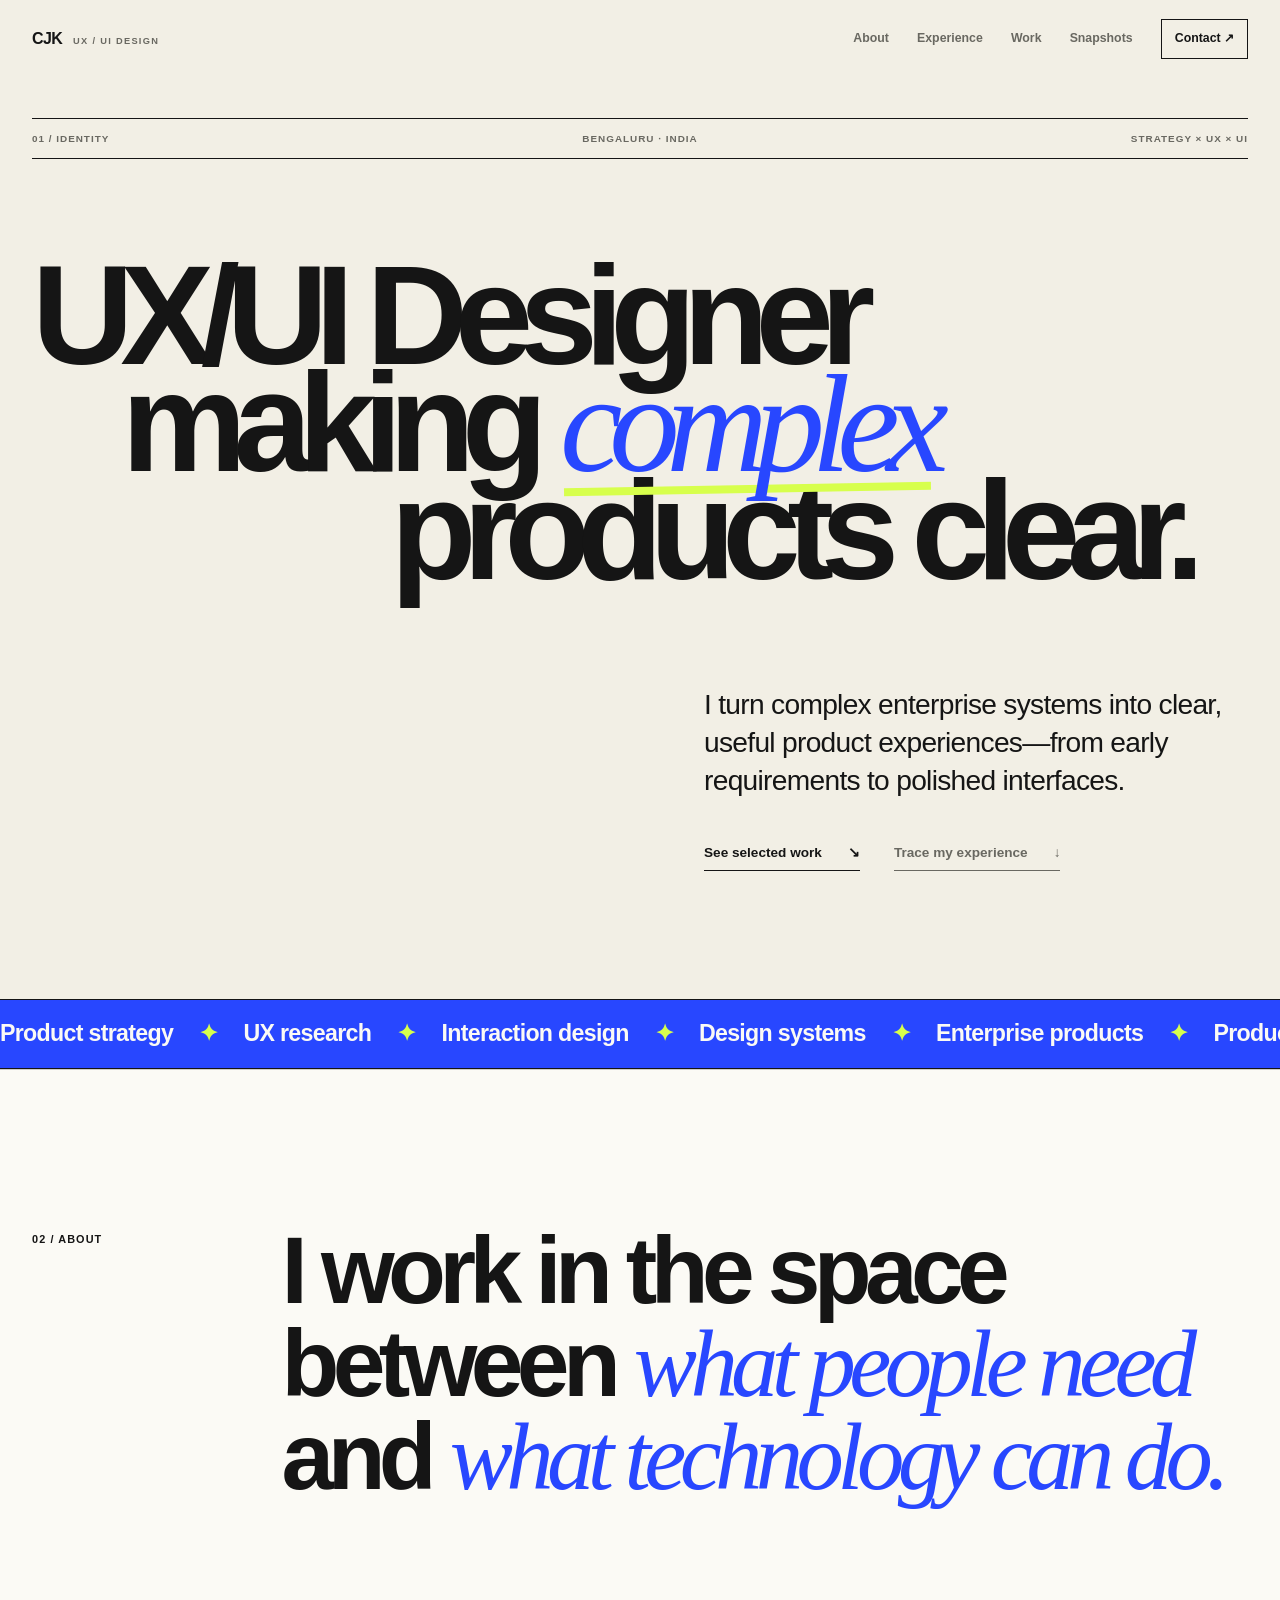
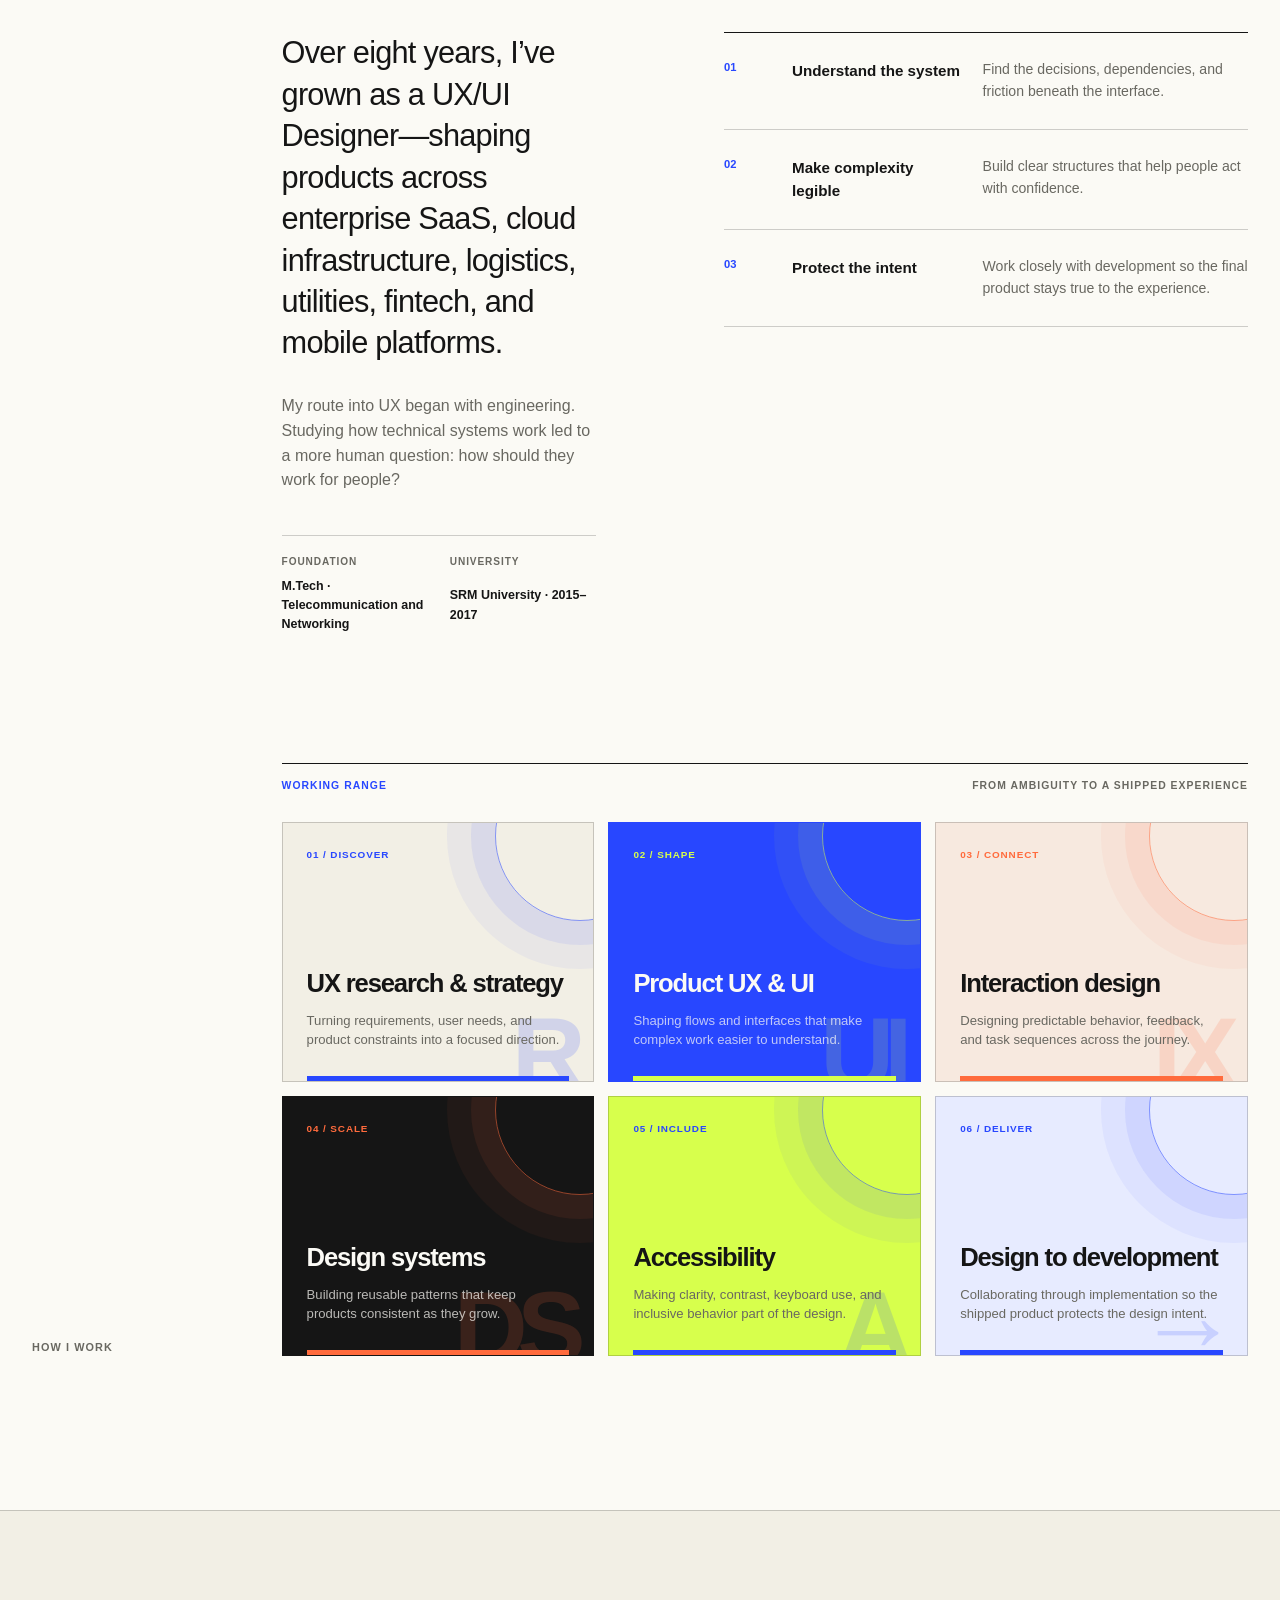
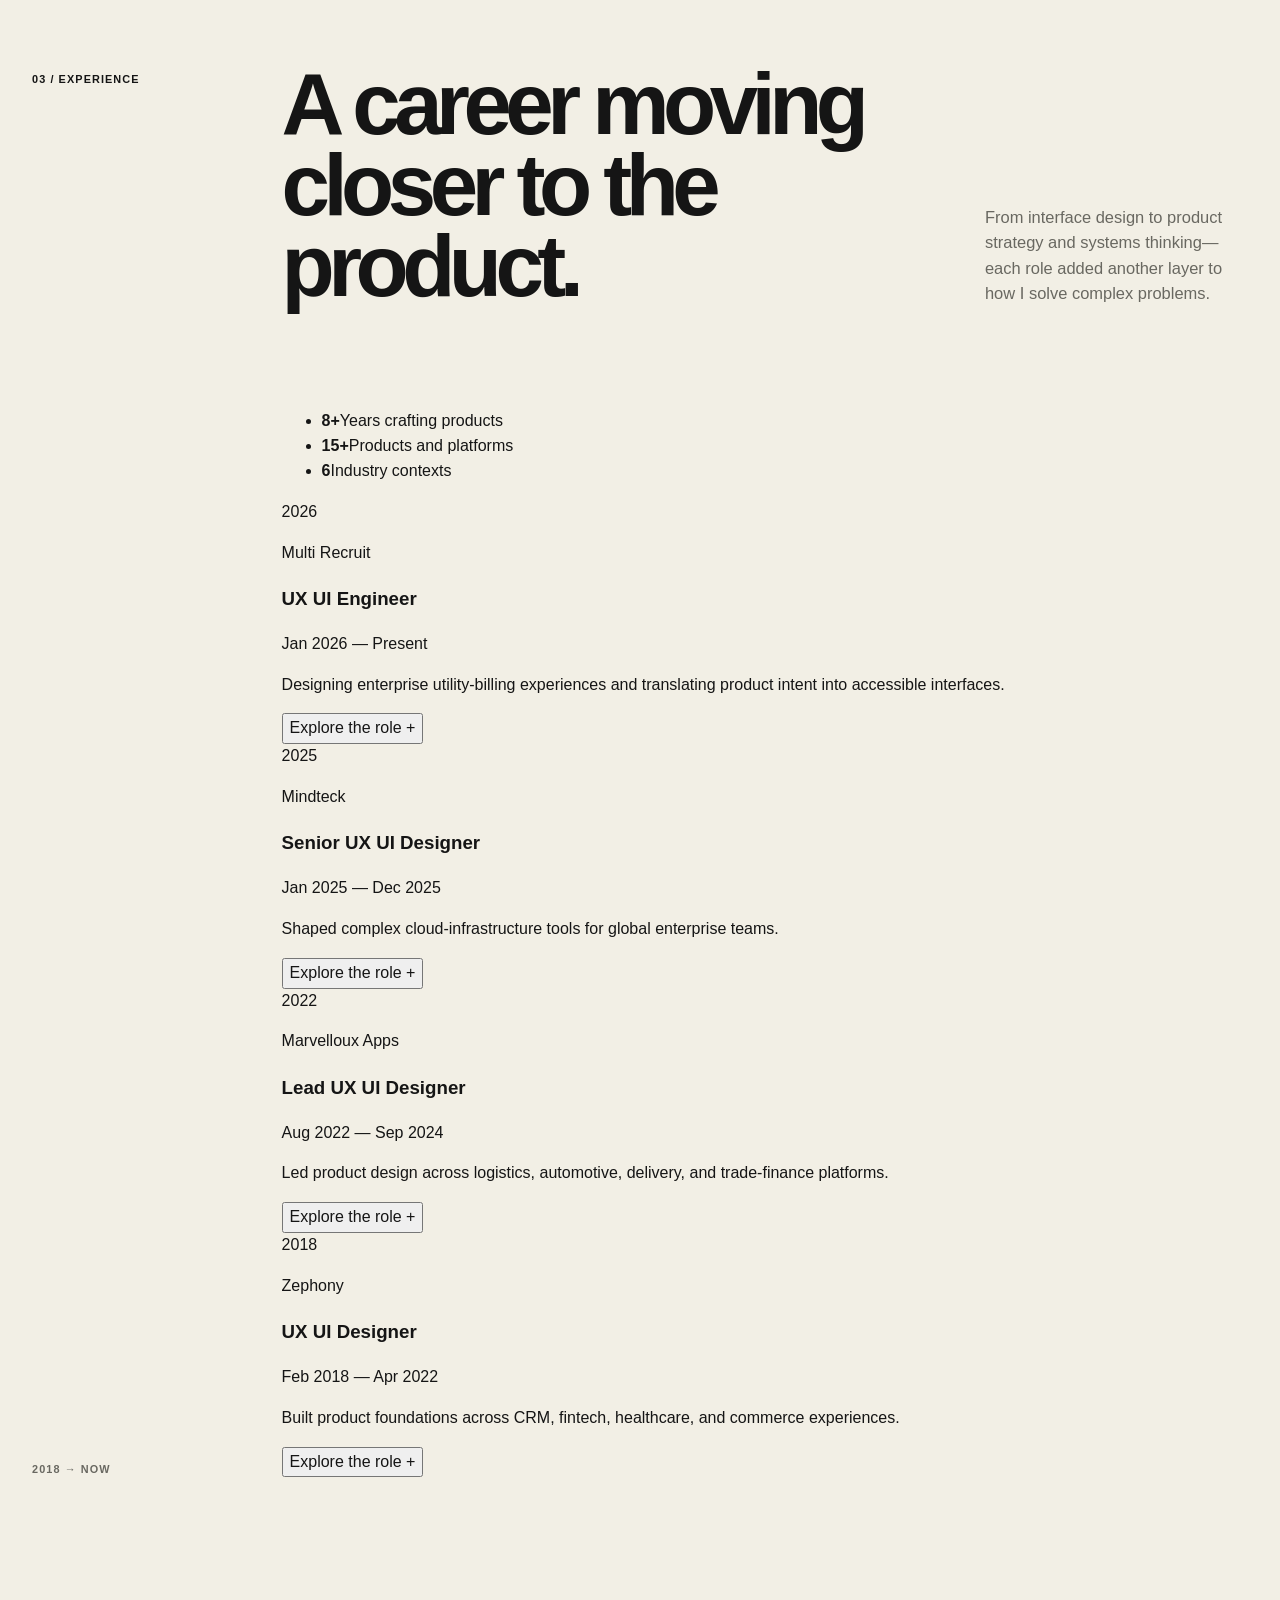
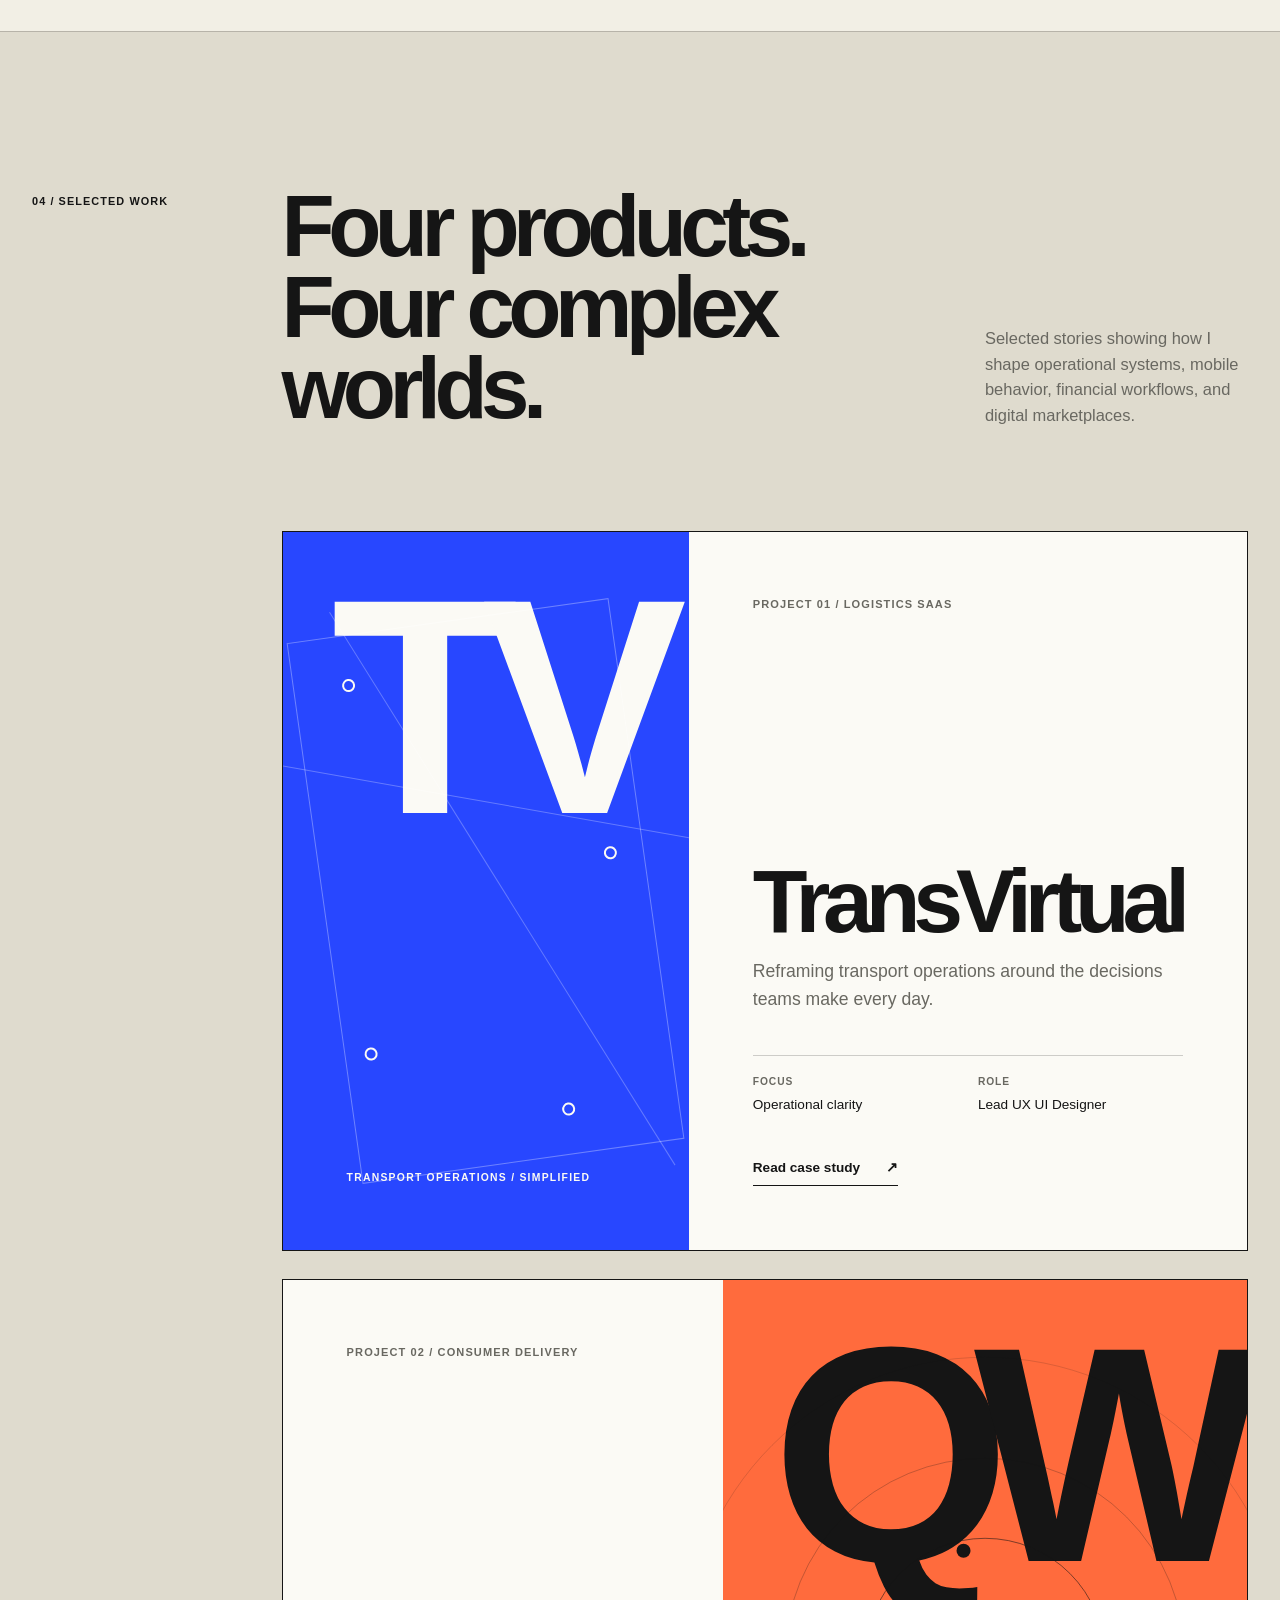
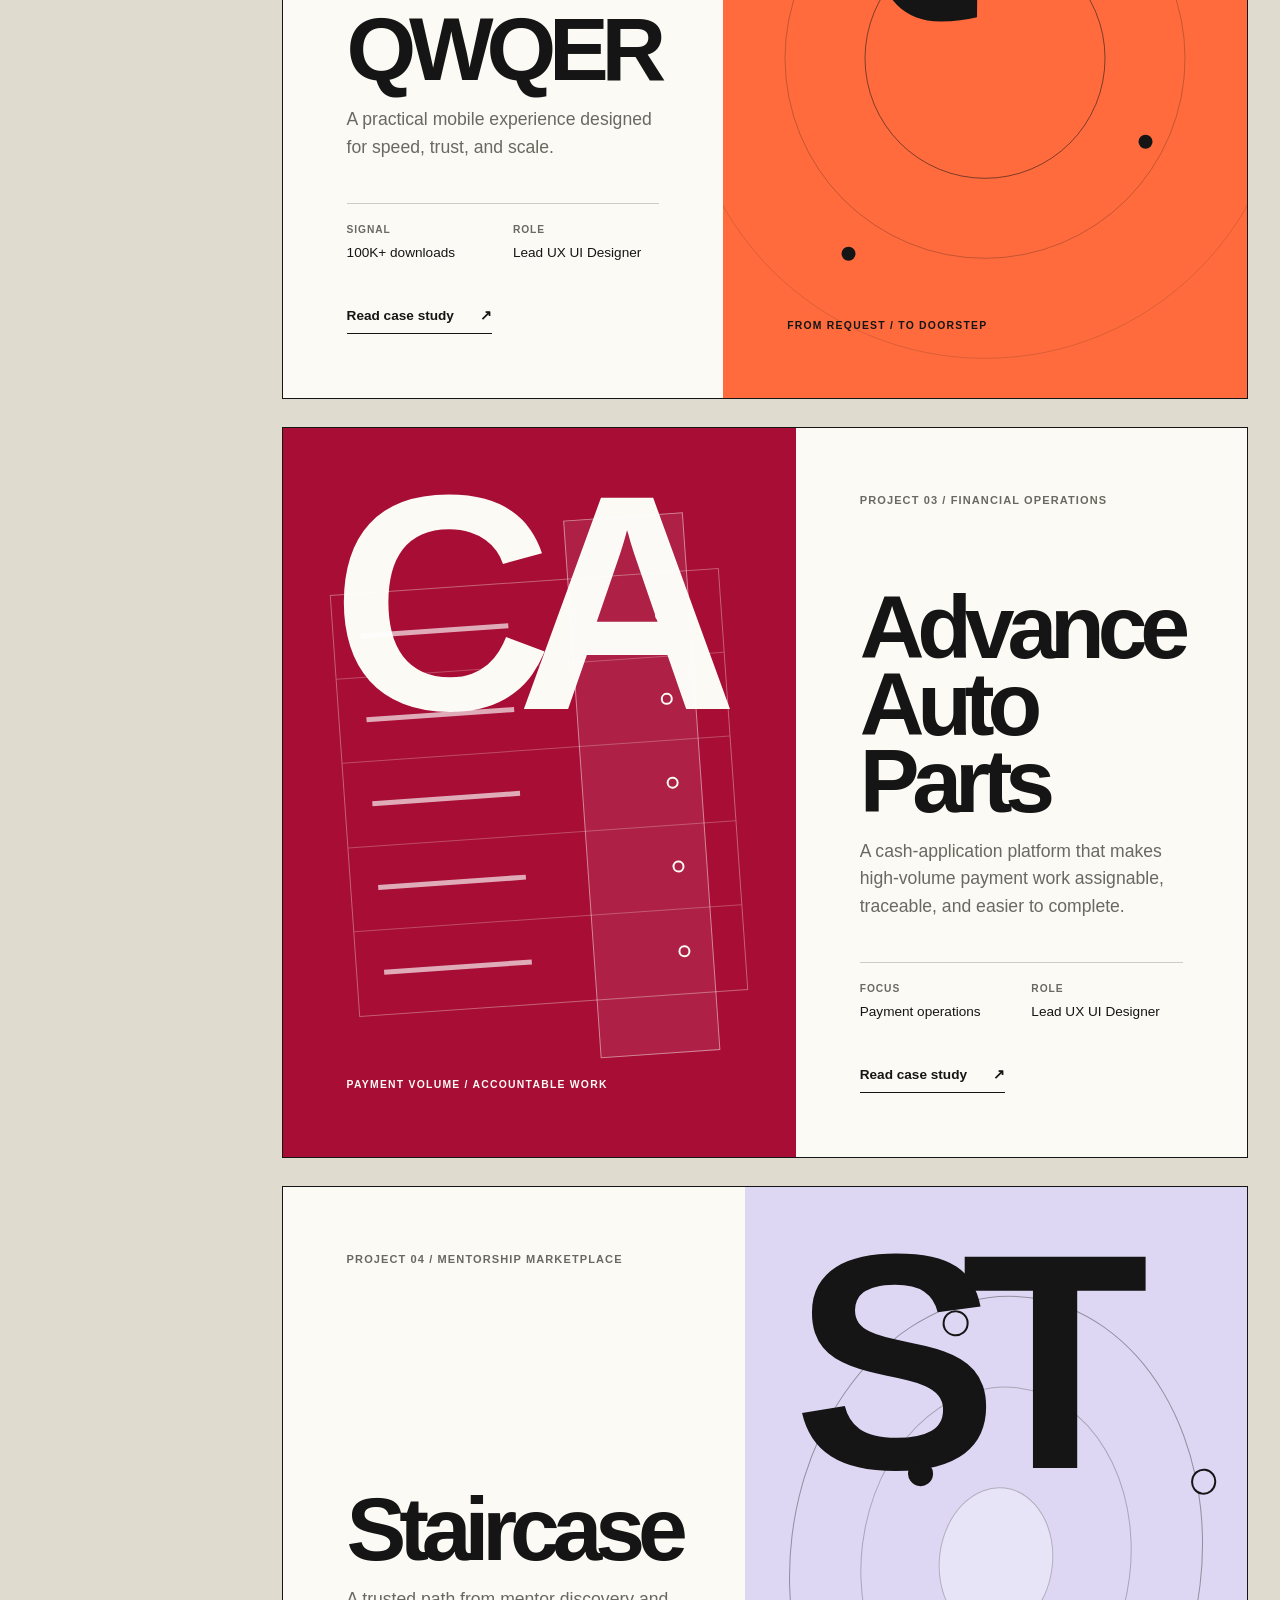
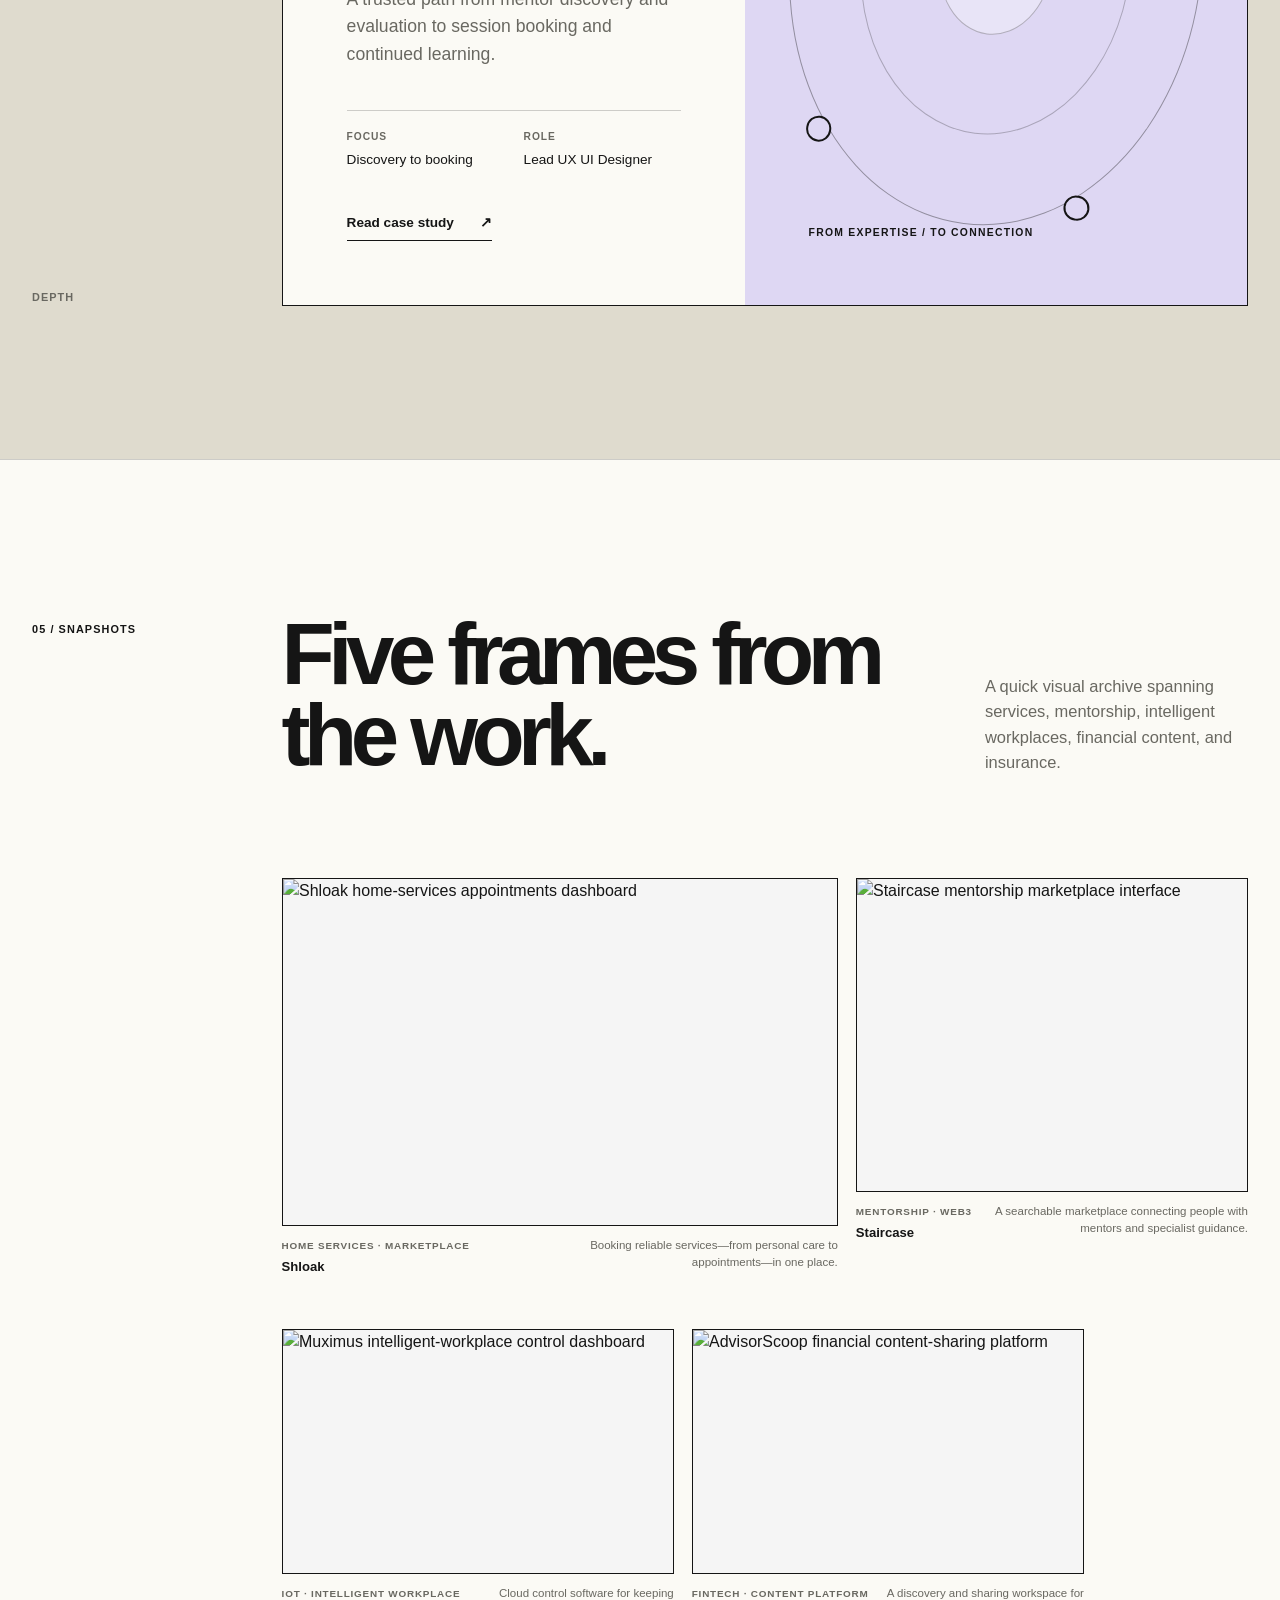
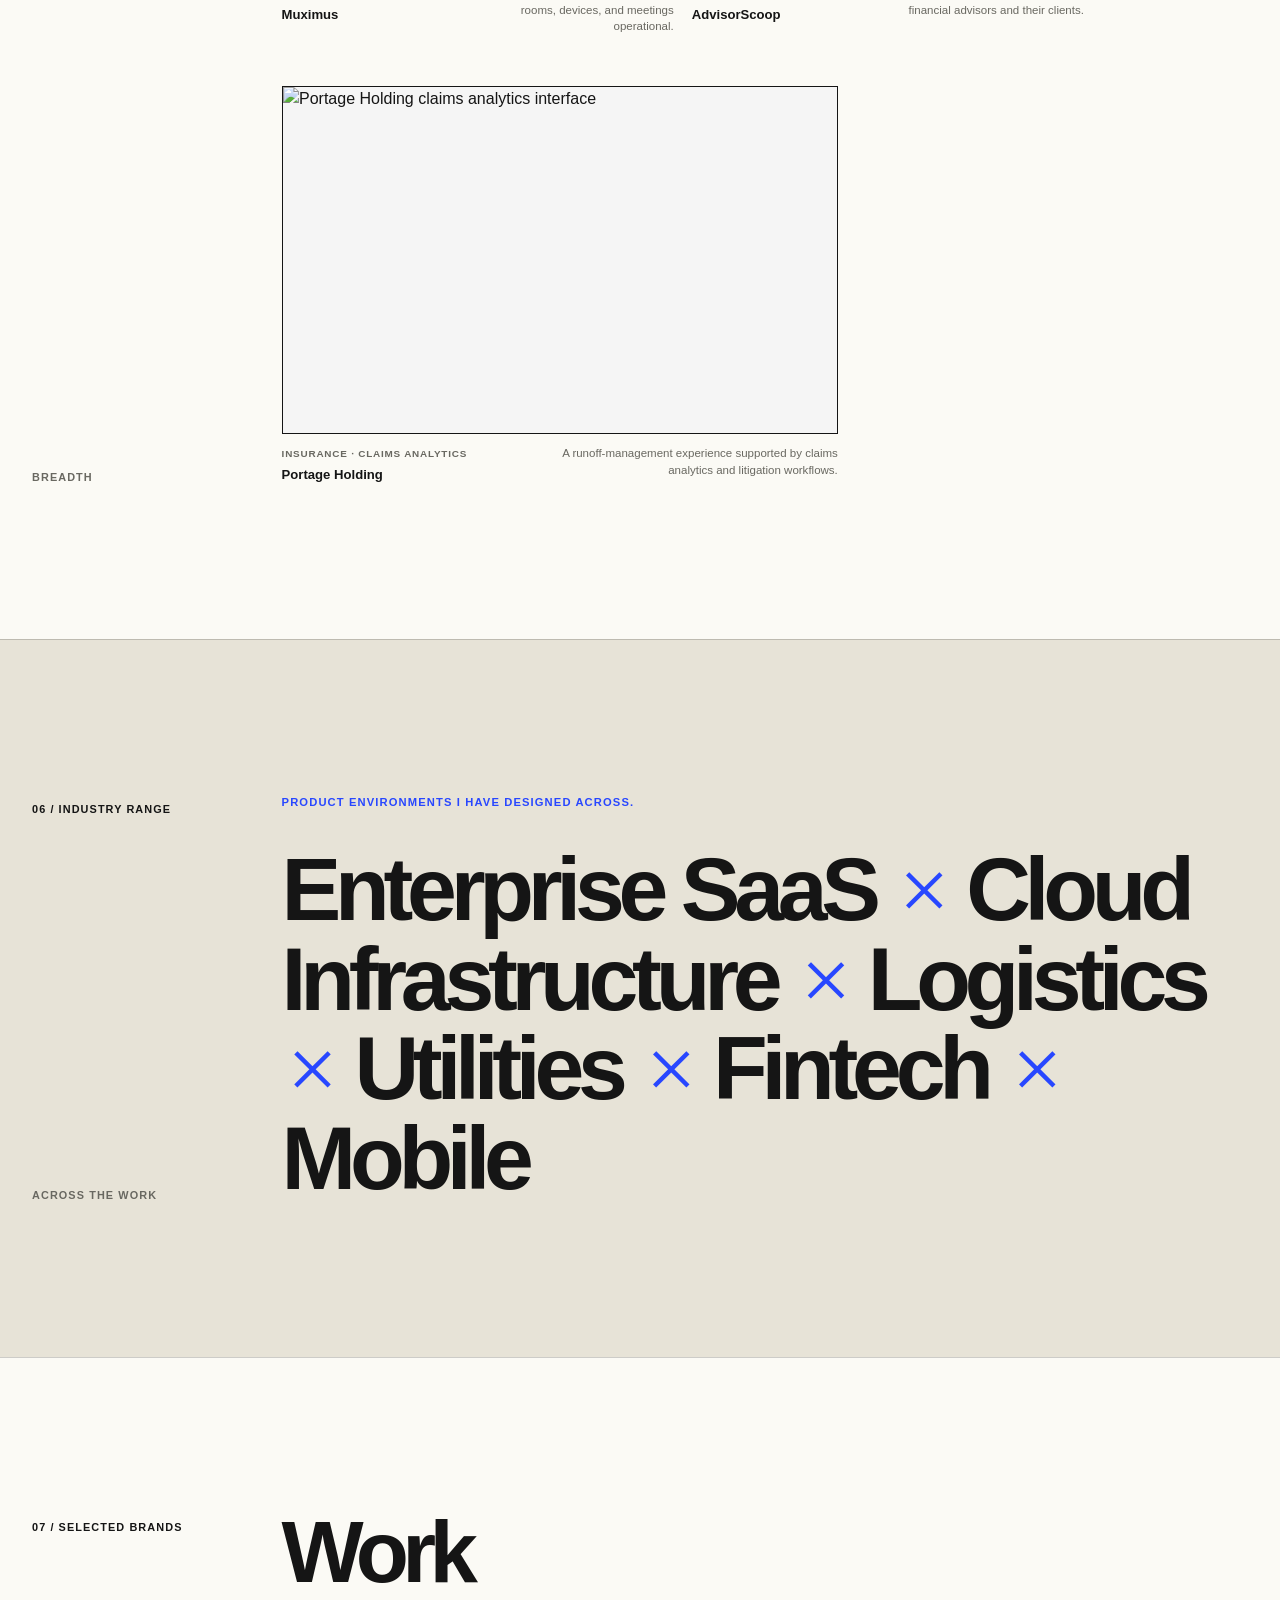
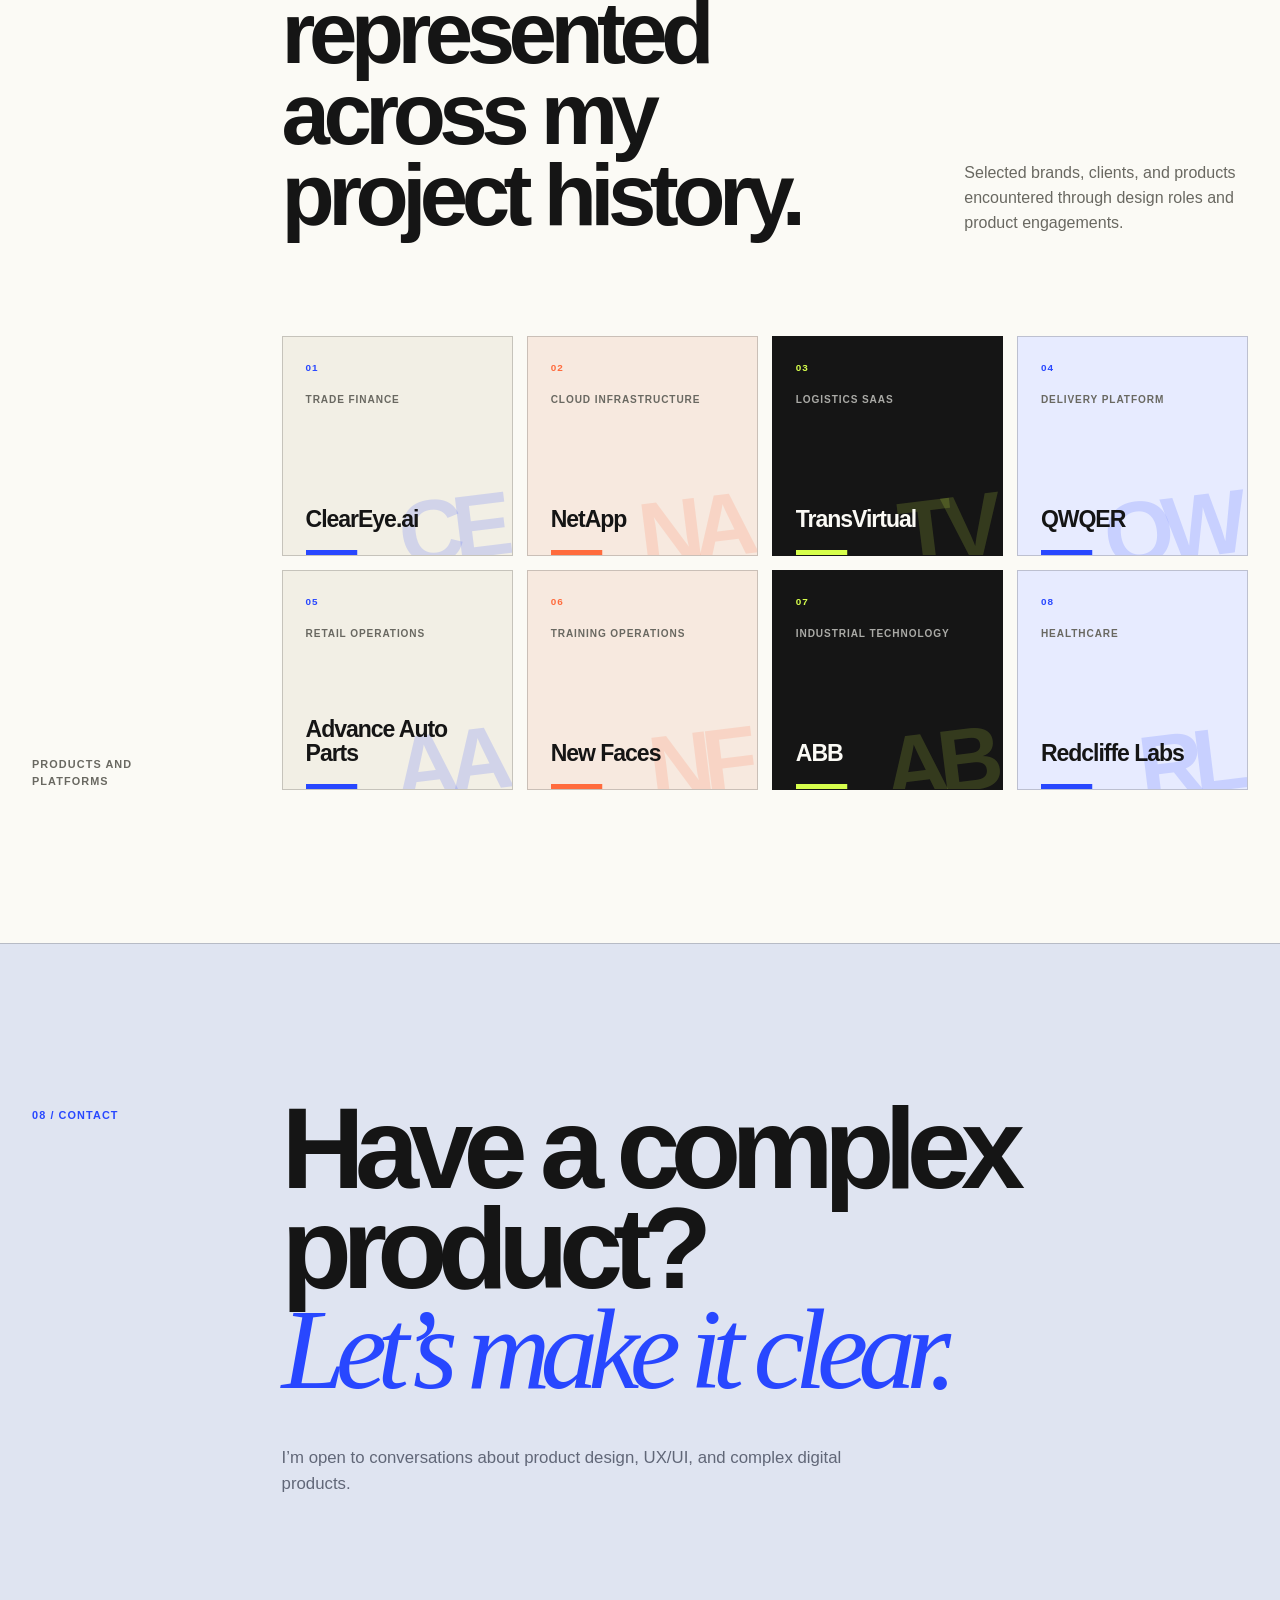
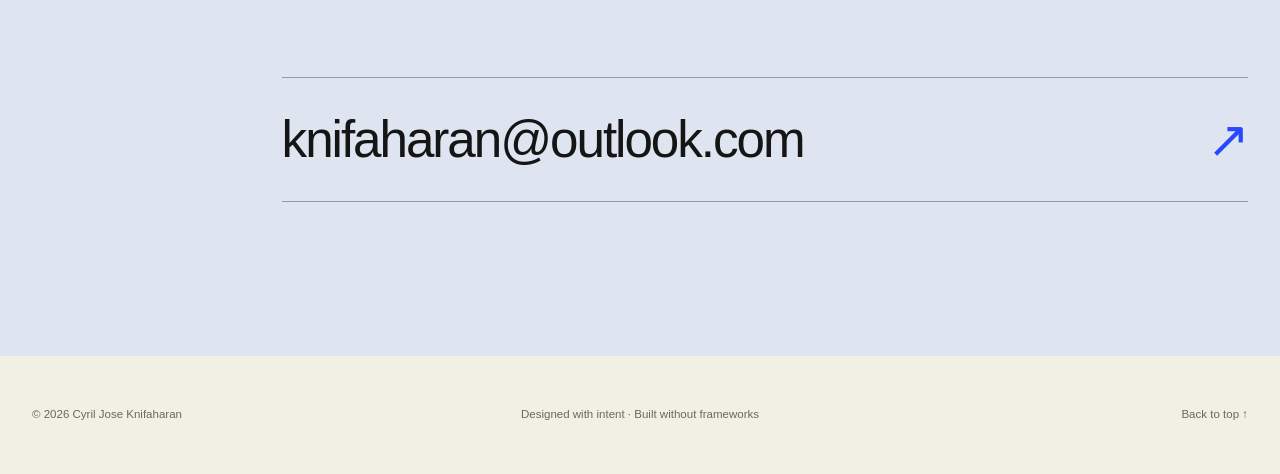
==== commit 55911900: "Update experience from 6 to 8 years in index.html" ====
--- a/index.html
+++ b/index.html
@@ -82,7 +82,7 @@
         <div class="section-content">
           <h2 id="about-title" class="statement reveal">I work in the space between <em>what people need</em> and <em>what technology can do.</em></h2>
           <div class="about-grid reveal">
-            <div class="about-origin"><p class="lead">Over six years, I’ve grown as a UX/UI Designer—shaping products across enterprise SaaS, cloud infrastructure, logistics, utilities, fintech, and mobile platforms.</p><p>My route into UX began with engineering. Studying how technical systems work led to a more human question: how should they work for people?</p><dl><div><dt>Foundation</dt><dd>M.Tech · Telecommunication and Networking</dd></div><div><dt>University</dt><dd>SRM University · 2015–2017</dd></div></dl></div>
+            <div class="about-origin"><p class="lead">Over eight years, I’ve grown as a UX/UI Designer—shaping products across enterprise SaaS, cloud infrastructure, logistics, utilities, fintech, and mobile platforms.</p><p>My route into UX began with engineering. Studying how technical systems work led to a more human question: how should they work for people?</p><dl><div><dt>Foundation</dt><dd>M.Tech · Telecommunication and Networking</dd></div><div><dt>University</dt><dd>SRM University · 2015–2017</dd></div></dl></div>
             <div class="principles" aria-label="Working principles">
               <div><span>01</span><strong>Understand the system</strong><p>Find the decisions, dependencies, and friction beneath the interface.</p></div>
               <div><span>02</span><strong>Make complexity legible</strong><p>Build clear structures that help people act with confidence.</p></div>
@@ -117,7 +117,7 @@
           </div>
 
           <ul class="career-facts reveal" aria-label="Career highlights">
-            <li><strong>6+</strong><span>Years crafting products</span></li>
+            <li><strong>8+</strong><span>Years crafting products</span></li>
             <li><strong>15+</strong><span>Products and platforms</span></li>
             <li><strong>6</strong><span>Industry contexts</span></li>
           </ul>
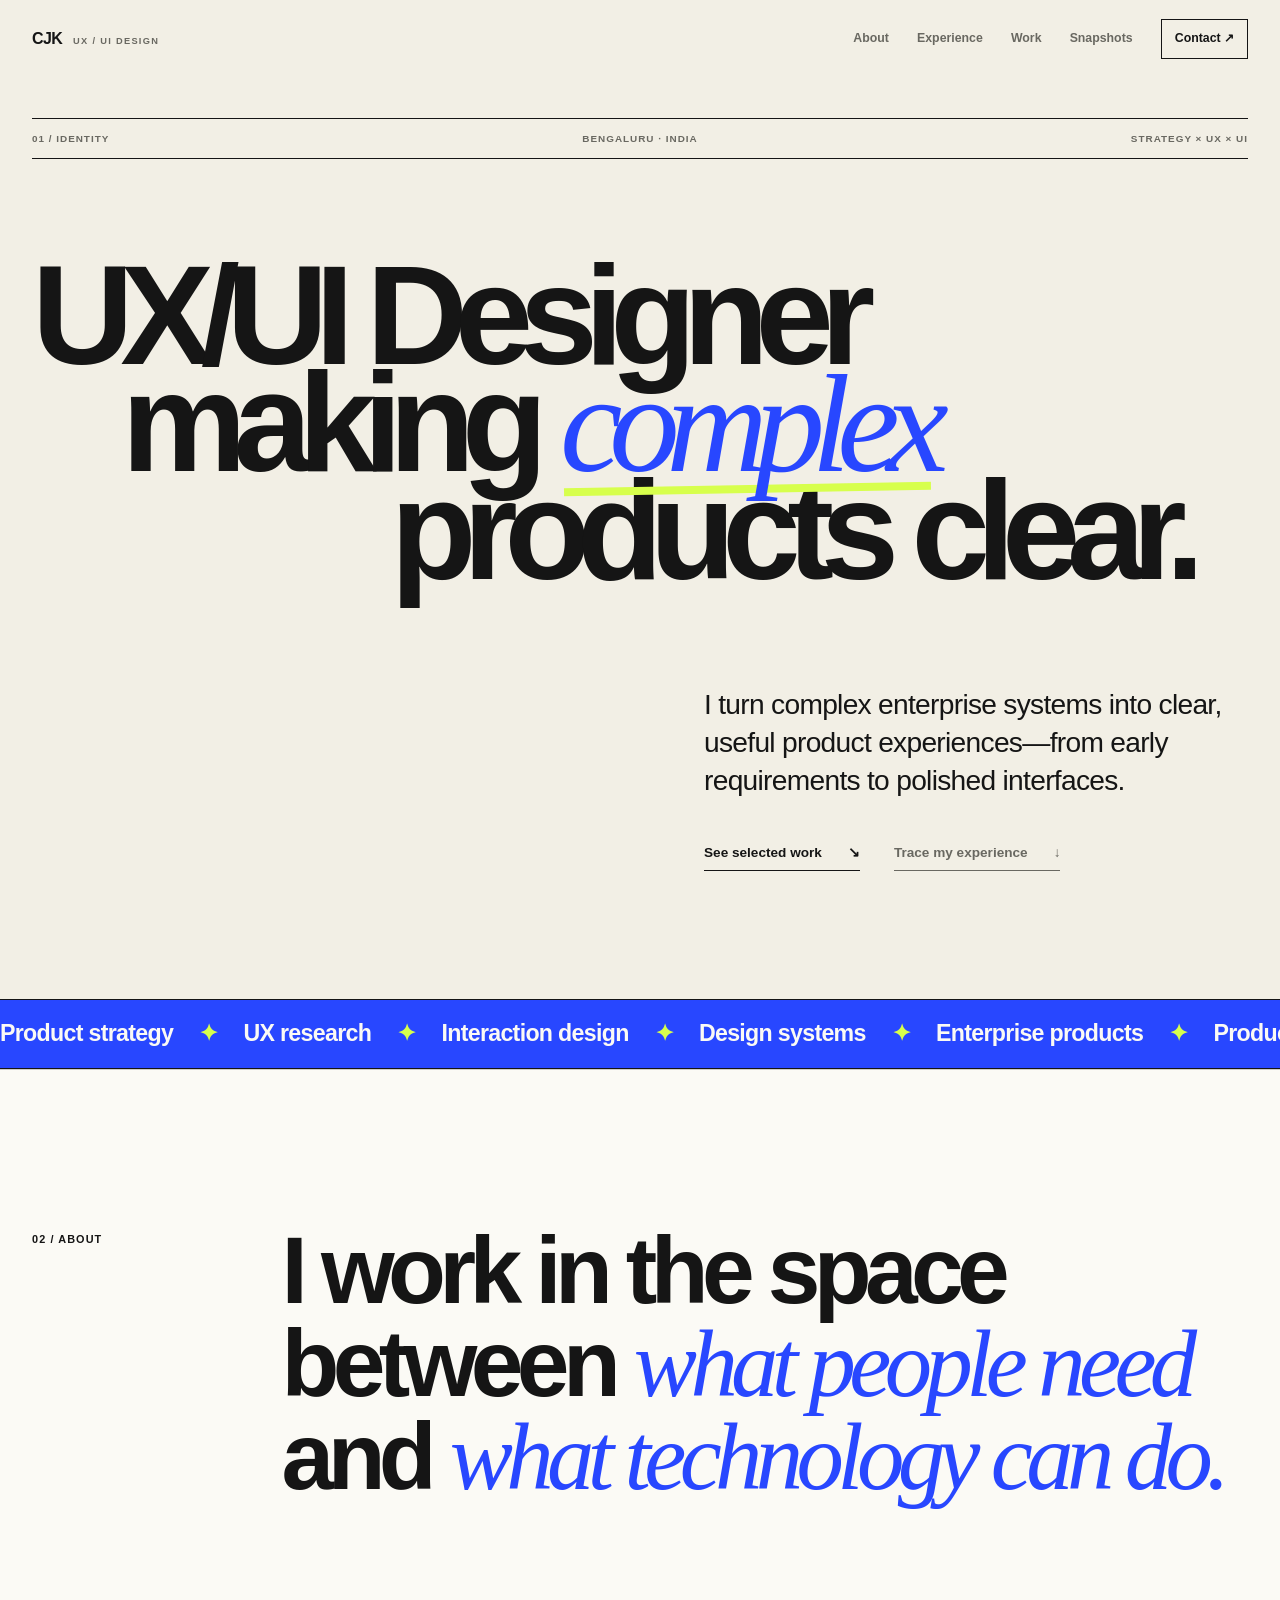
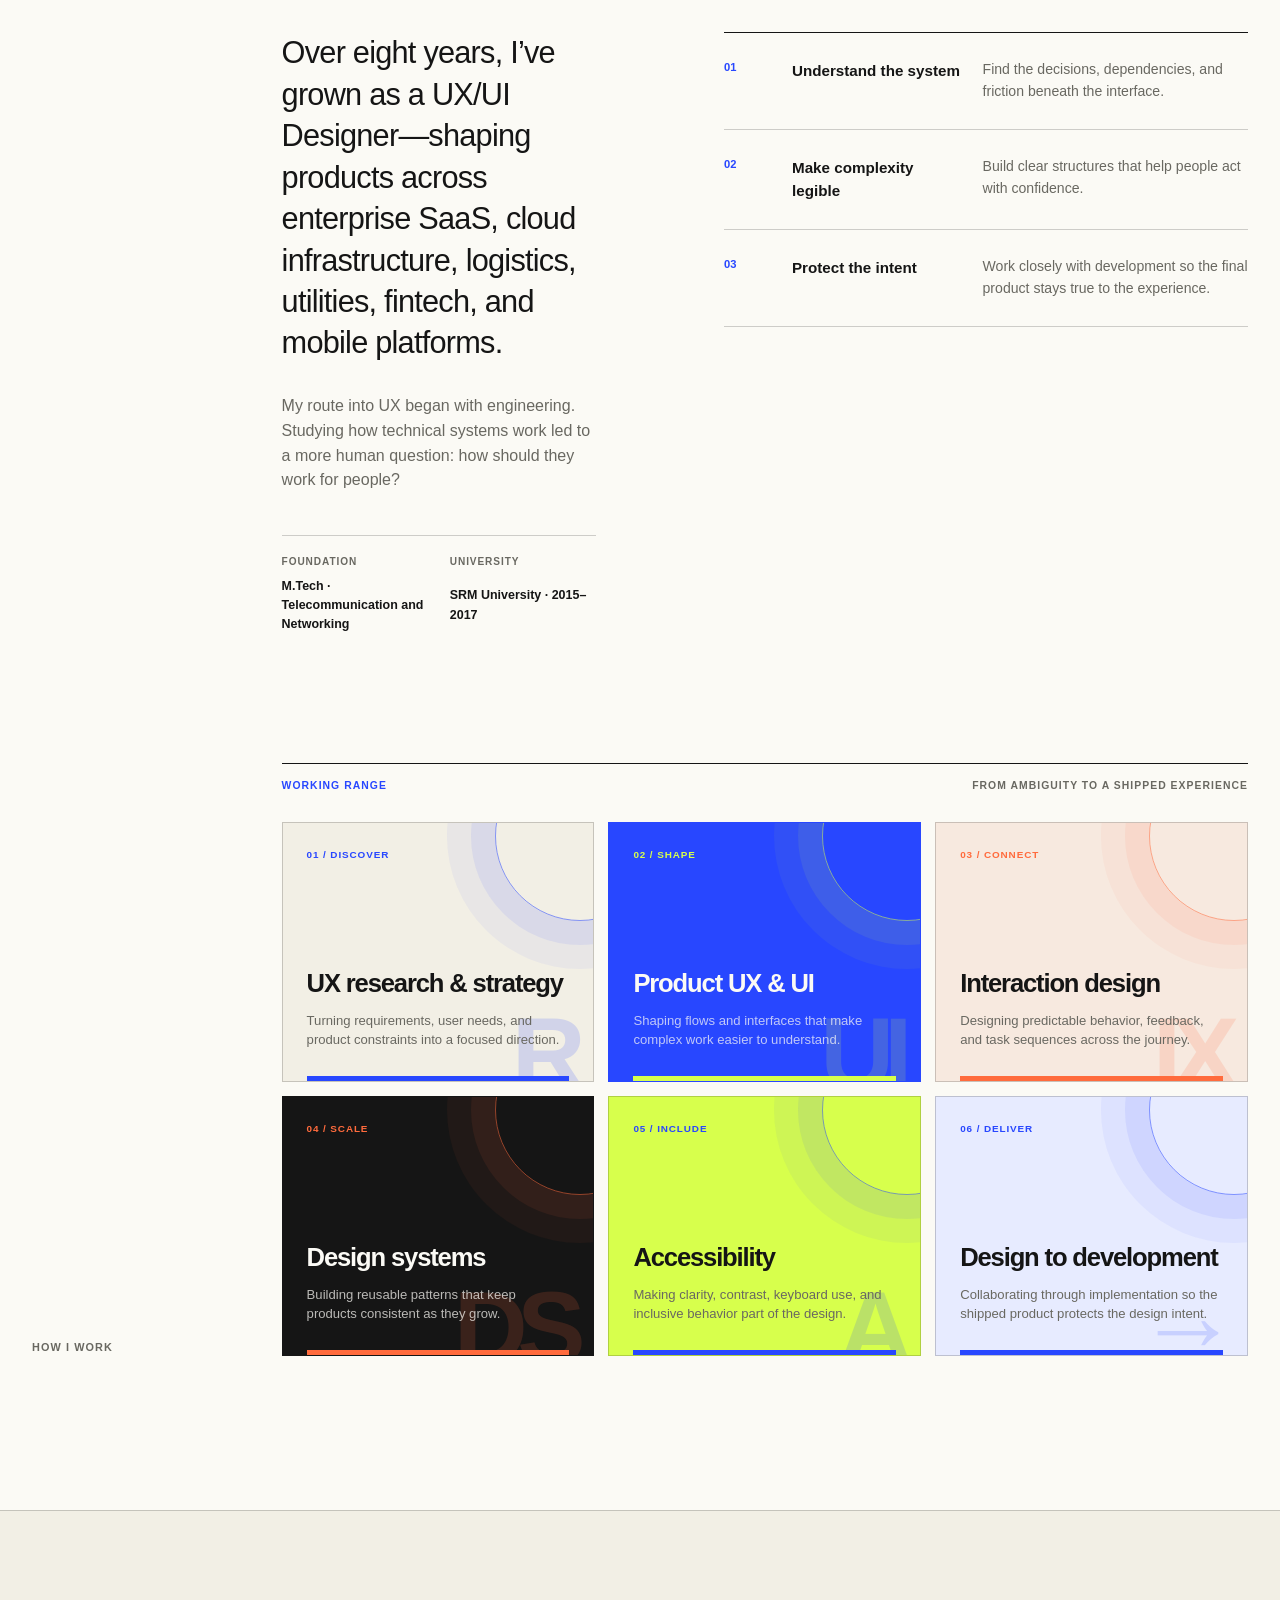
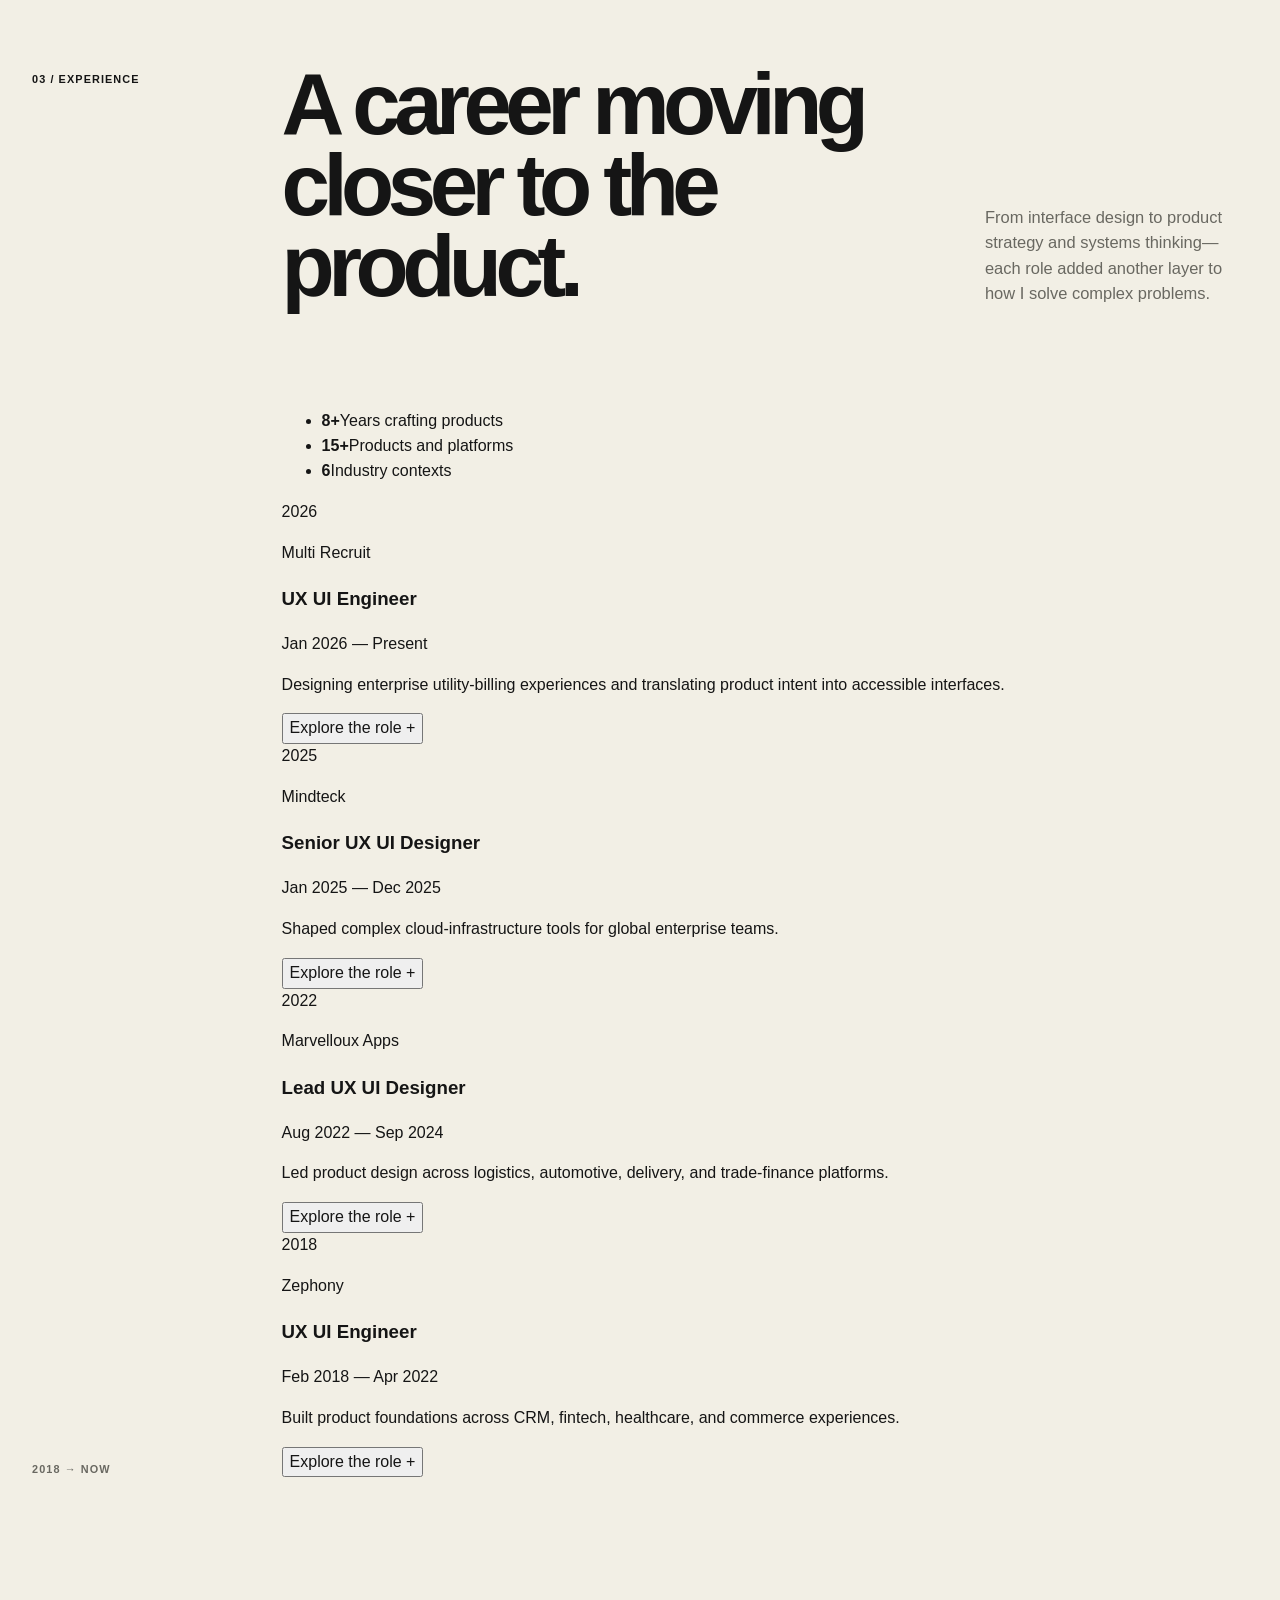
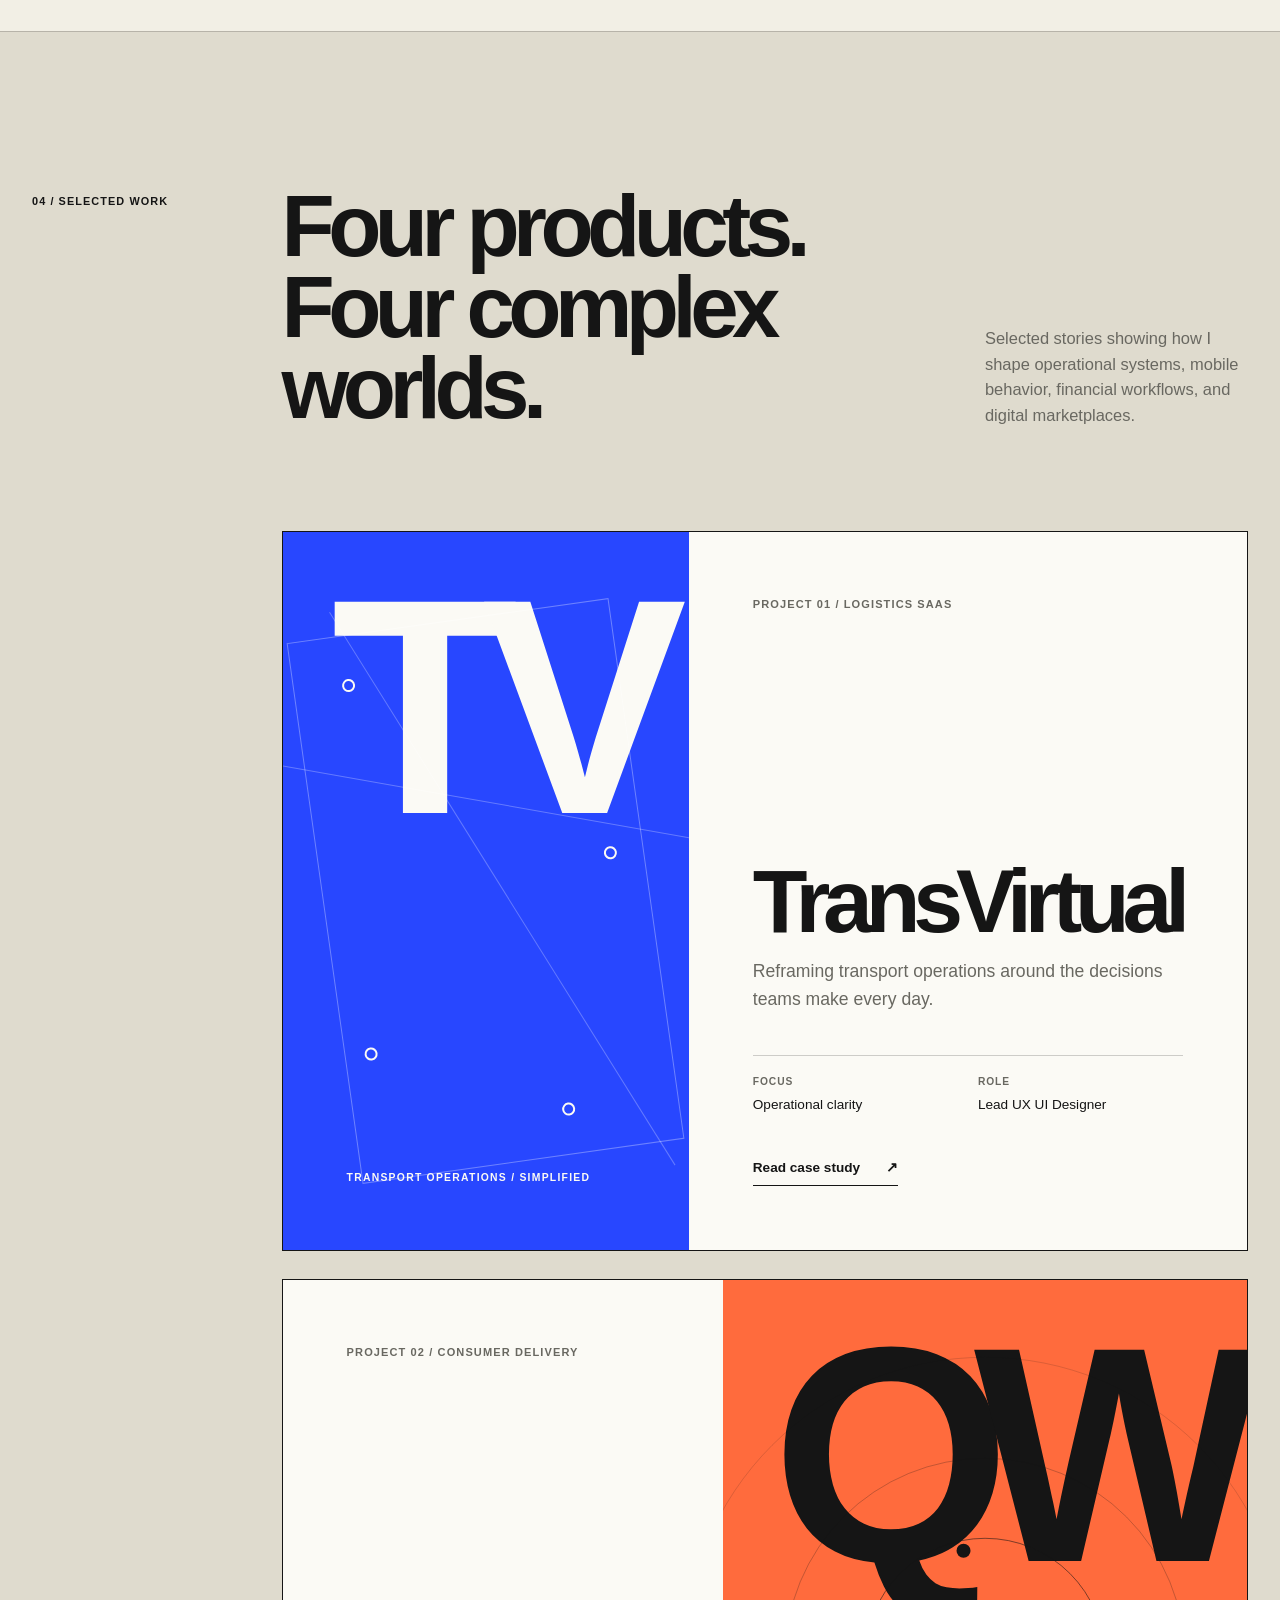
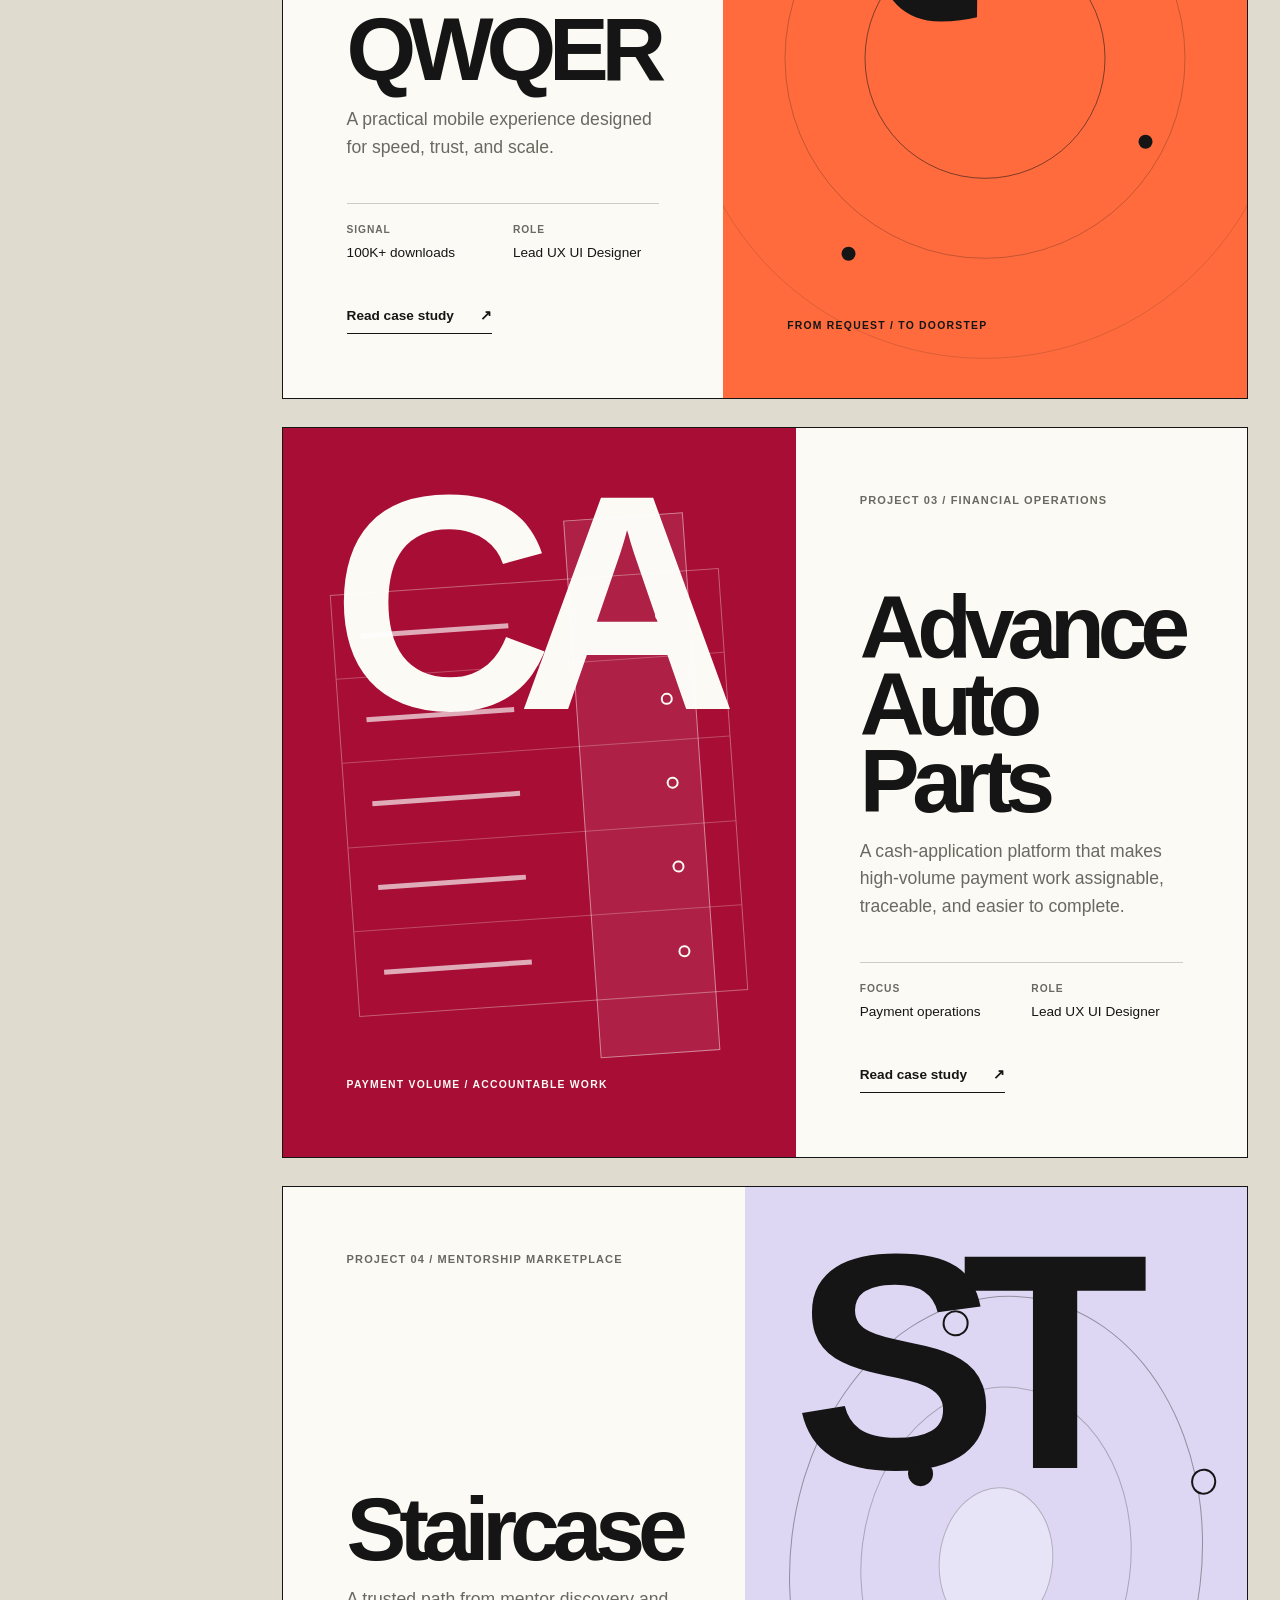
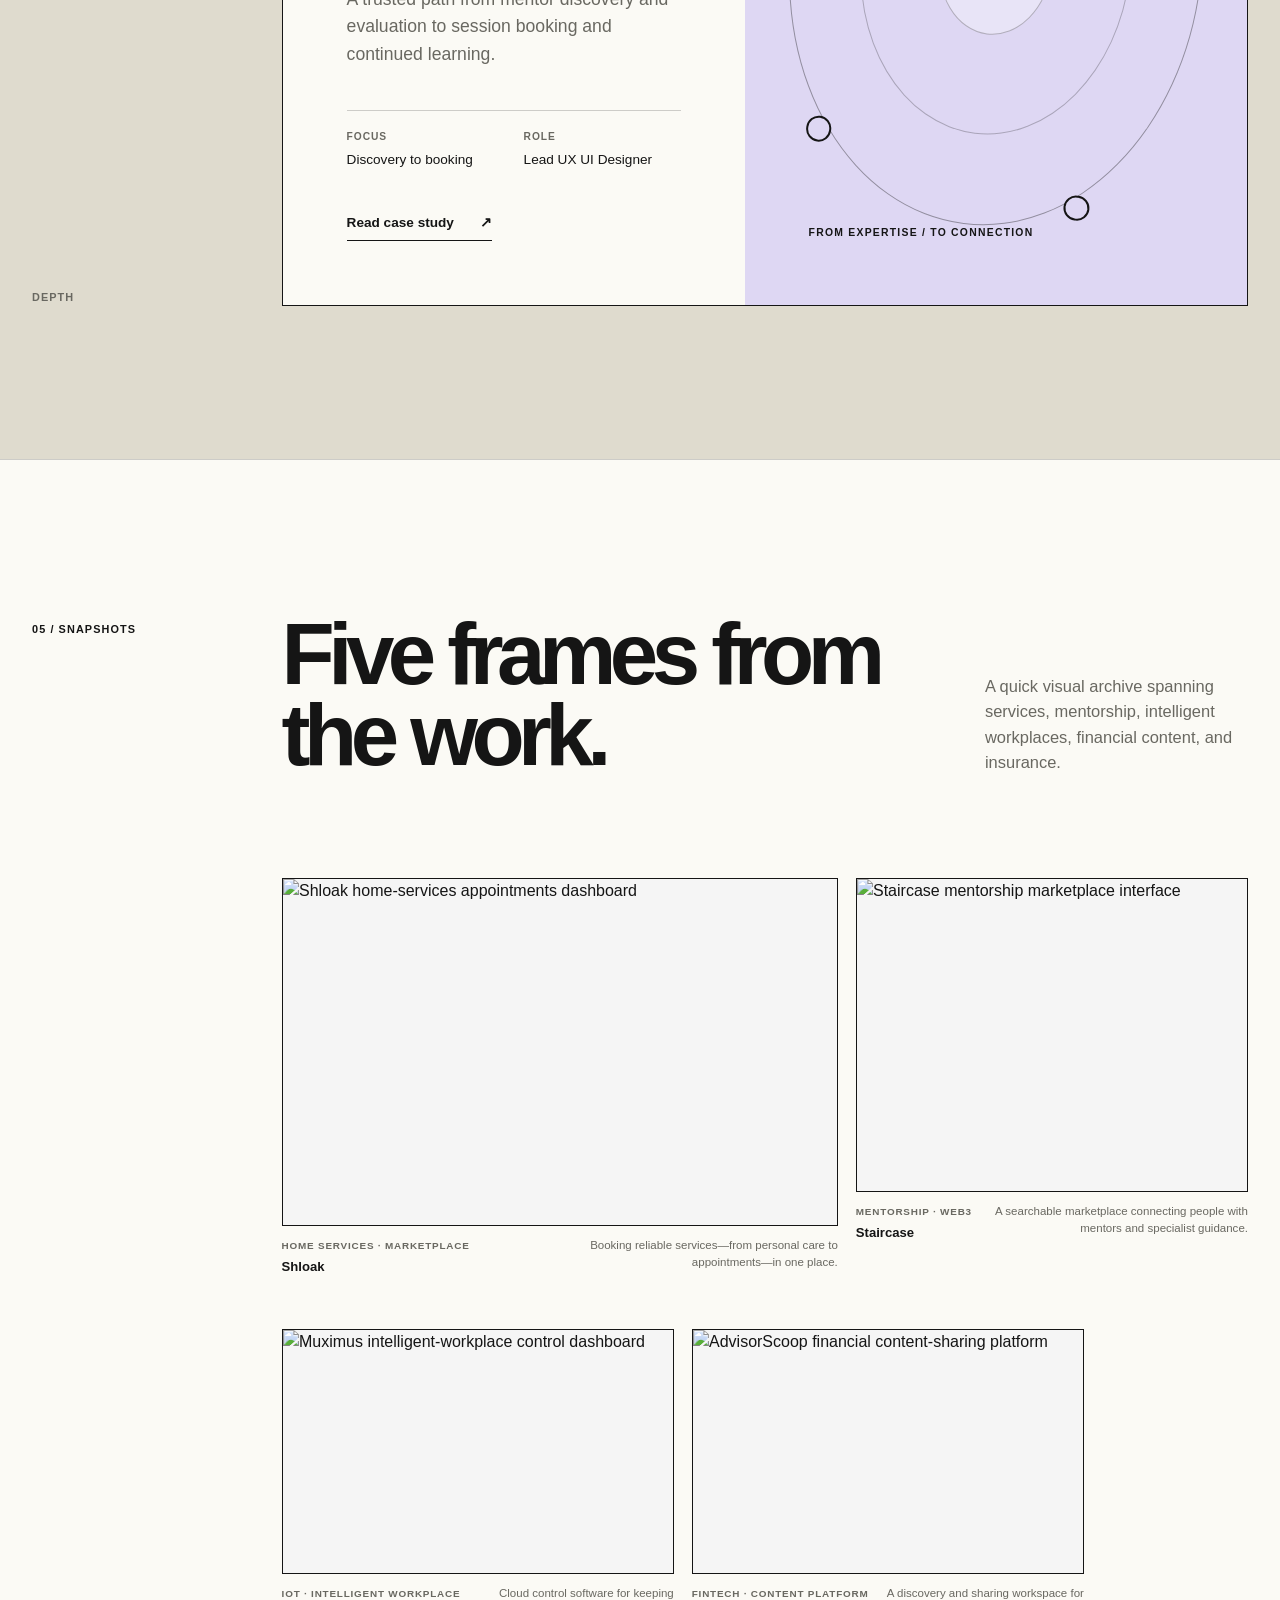
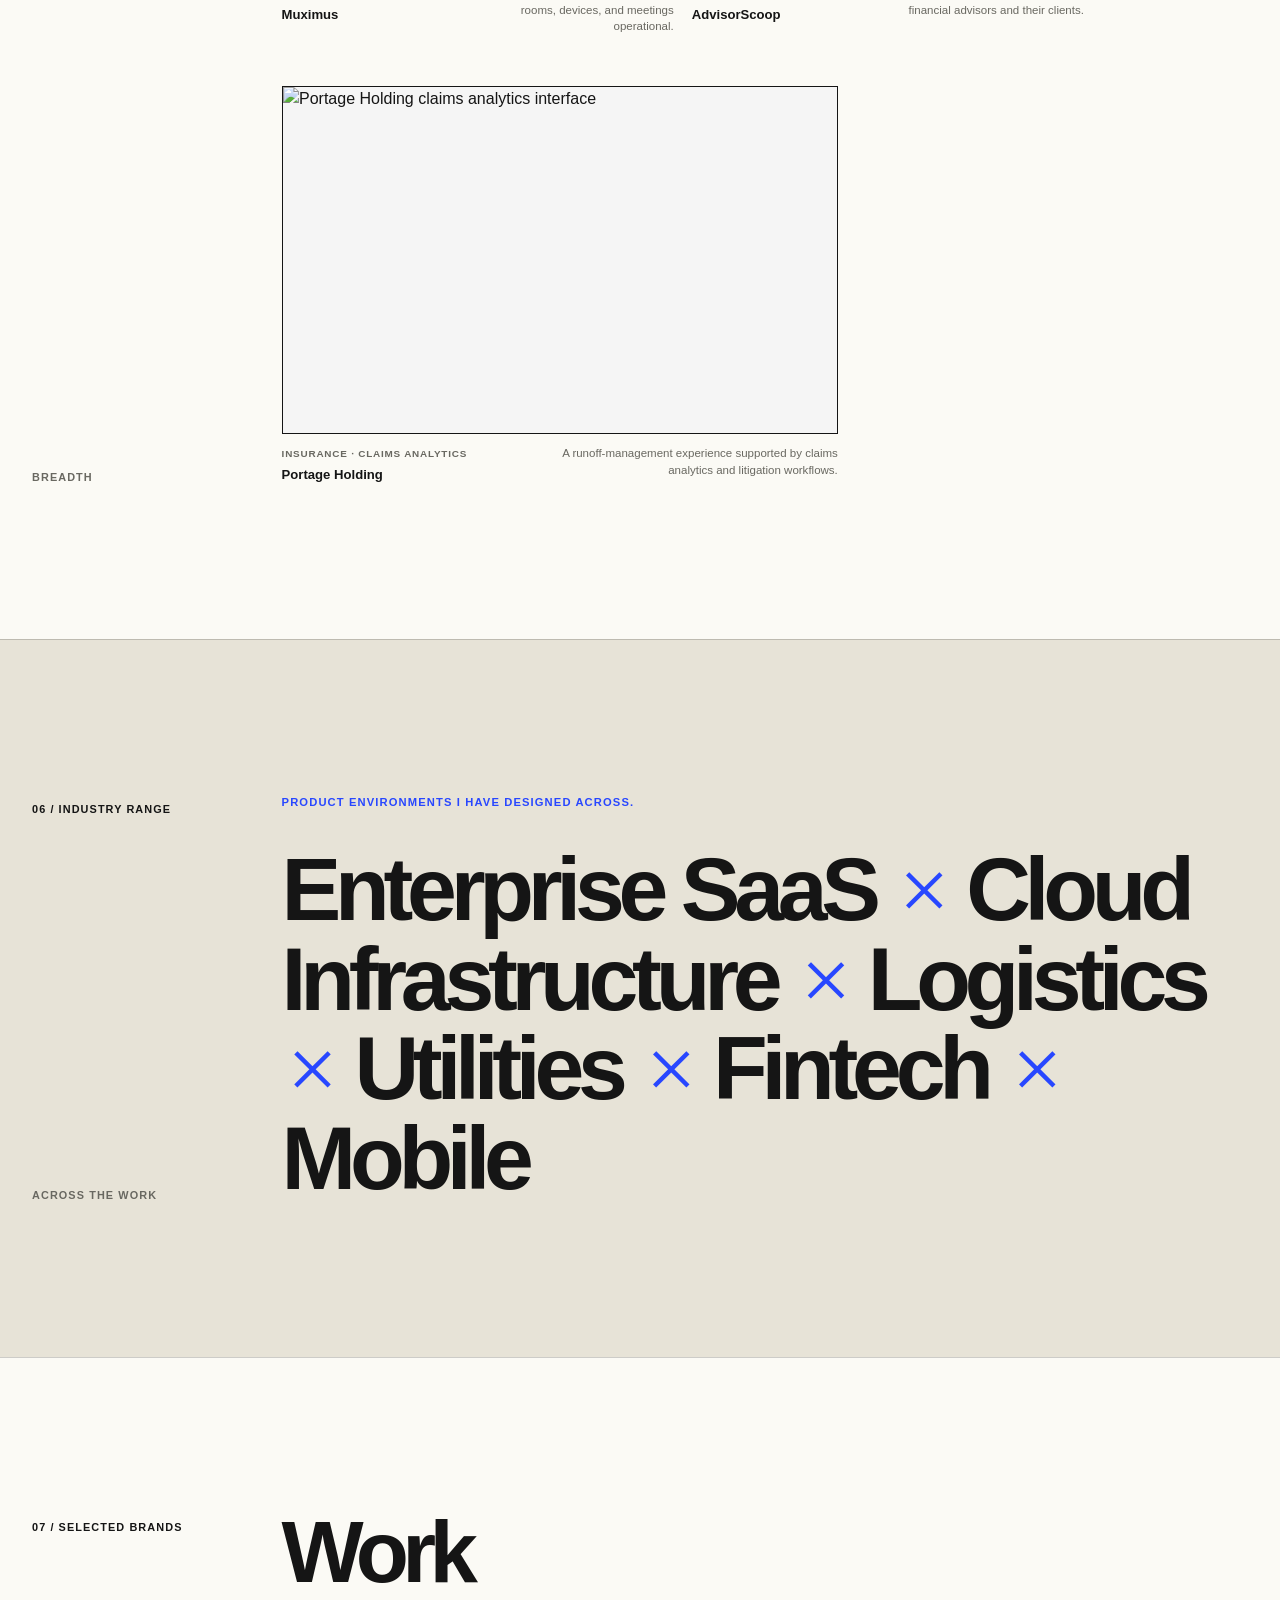
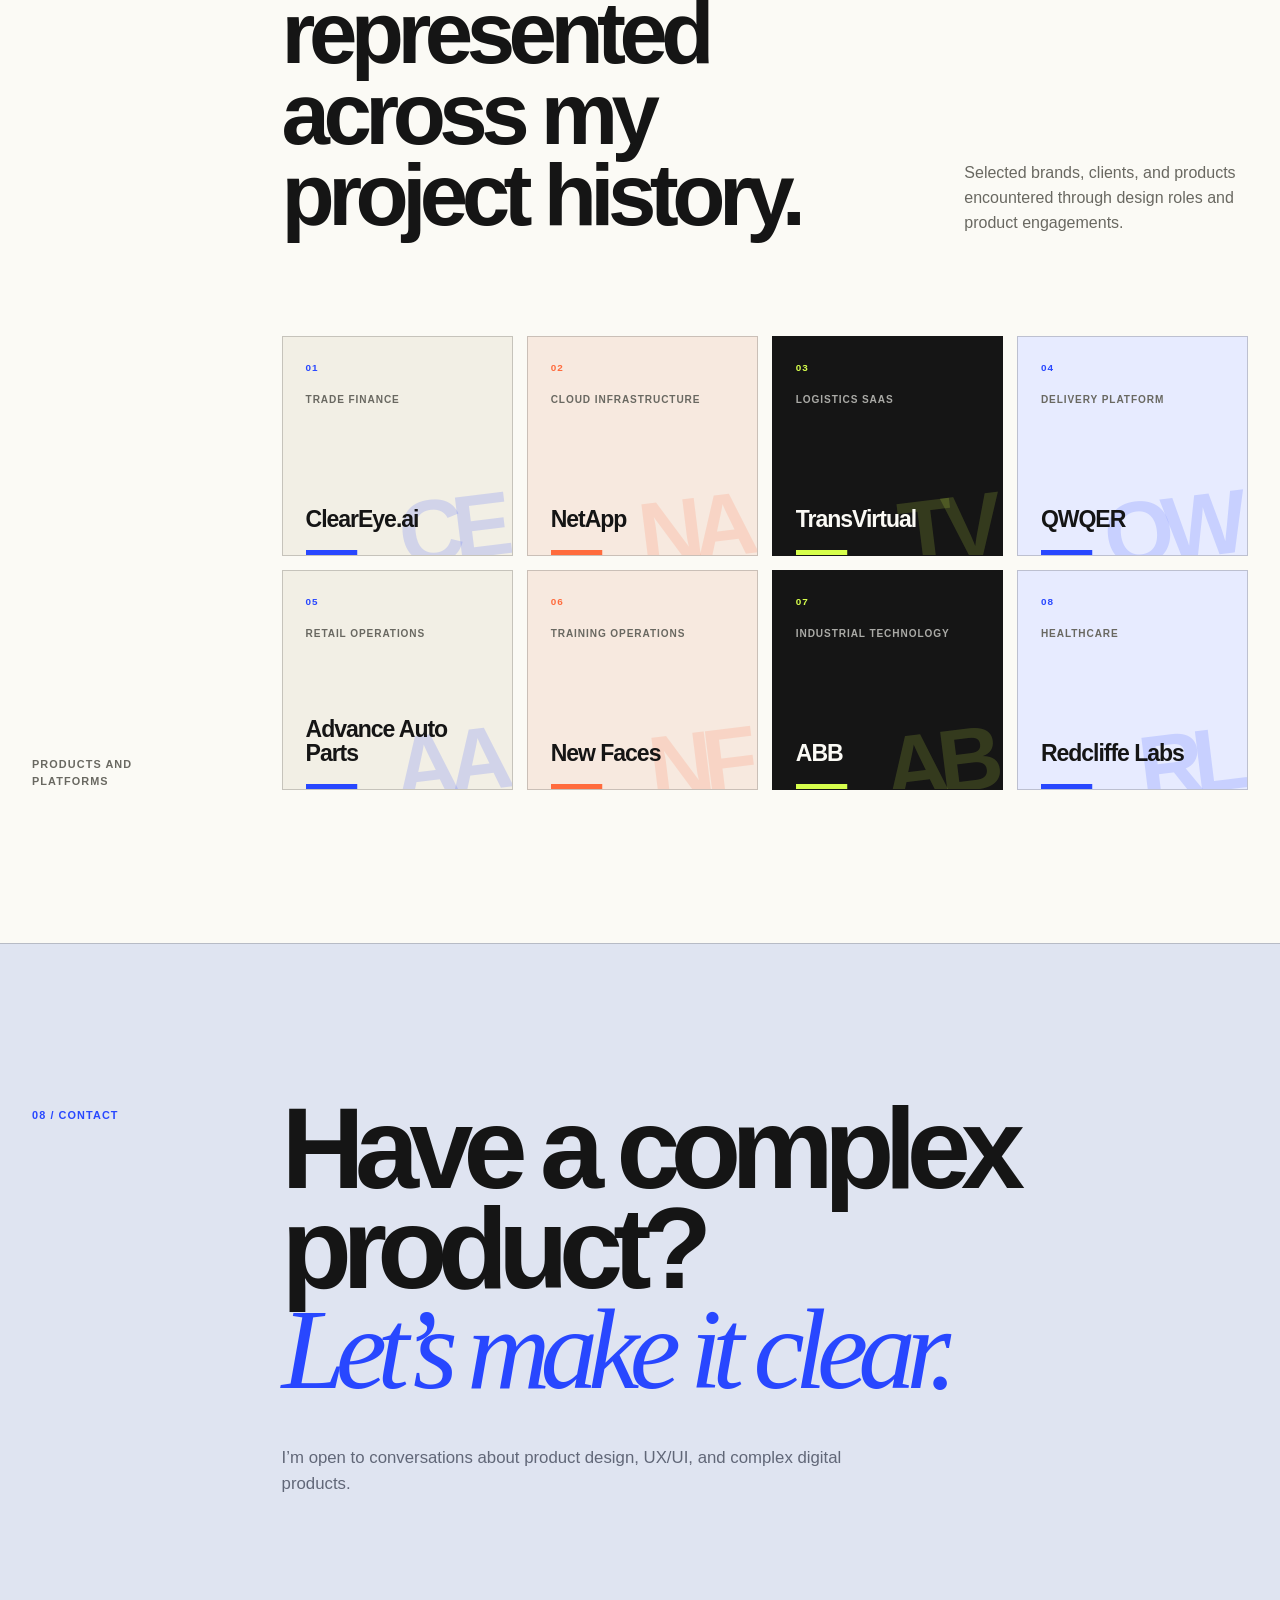
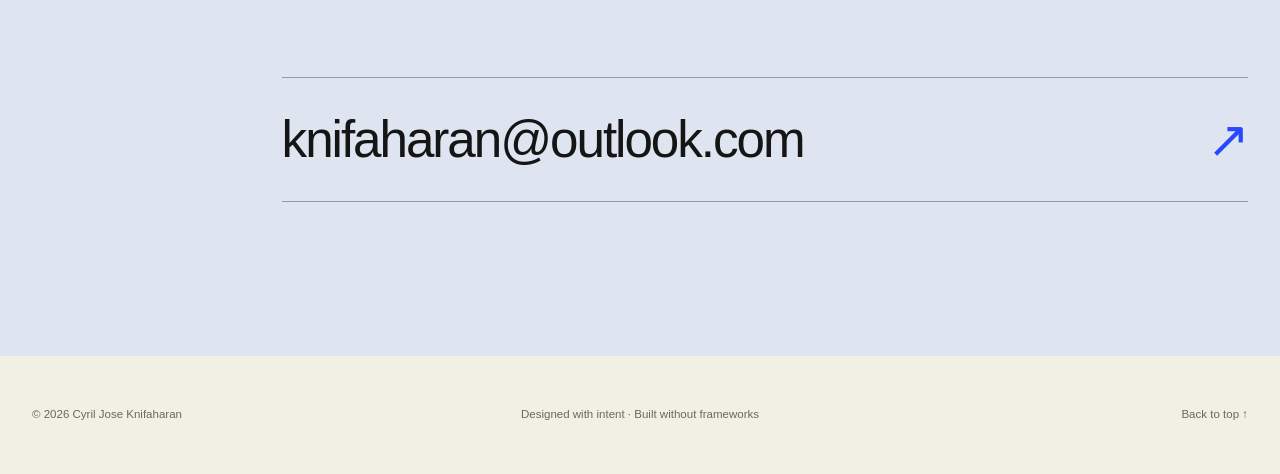
==== commit 1e40ac3b: "Change job title from 'UX UI Designer' to 'UX UI Engineer'" ====
--- a/index.html
+++ b/index.html
@@ -167,7 +167,7 @@
             <article class="career-row reveal" data-experience>
               <div class="career-year"><span>2018</span><i aria-hidden="true"></i></div>
               <div class="career-core">
-                <div class="career-title"><div><p>Zephony</p><h3>UX UI Designer</h3></div><time>Feb 2018 — Apr 2022</time></div>
+                <div class="career-title"><div><p>Zephony</p><h3>UX UI Engineer</h3></div><time>Feb 2018 — Apr 2022</time></div>
                 <p class="career-summary">Built product foundations across CRM, fintech, healthcare, and commerce experiences.</p>
                 <button class="details-toggle" type="button" aria-expanded="false" aria-controls="details-zephony">Explore the role <span aria-hidden="true">+</span></button>
                 <div class="details" id="details-zephony" hidden>
